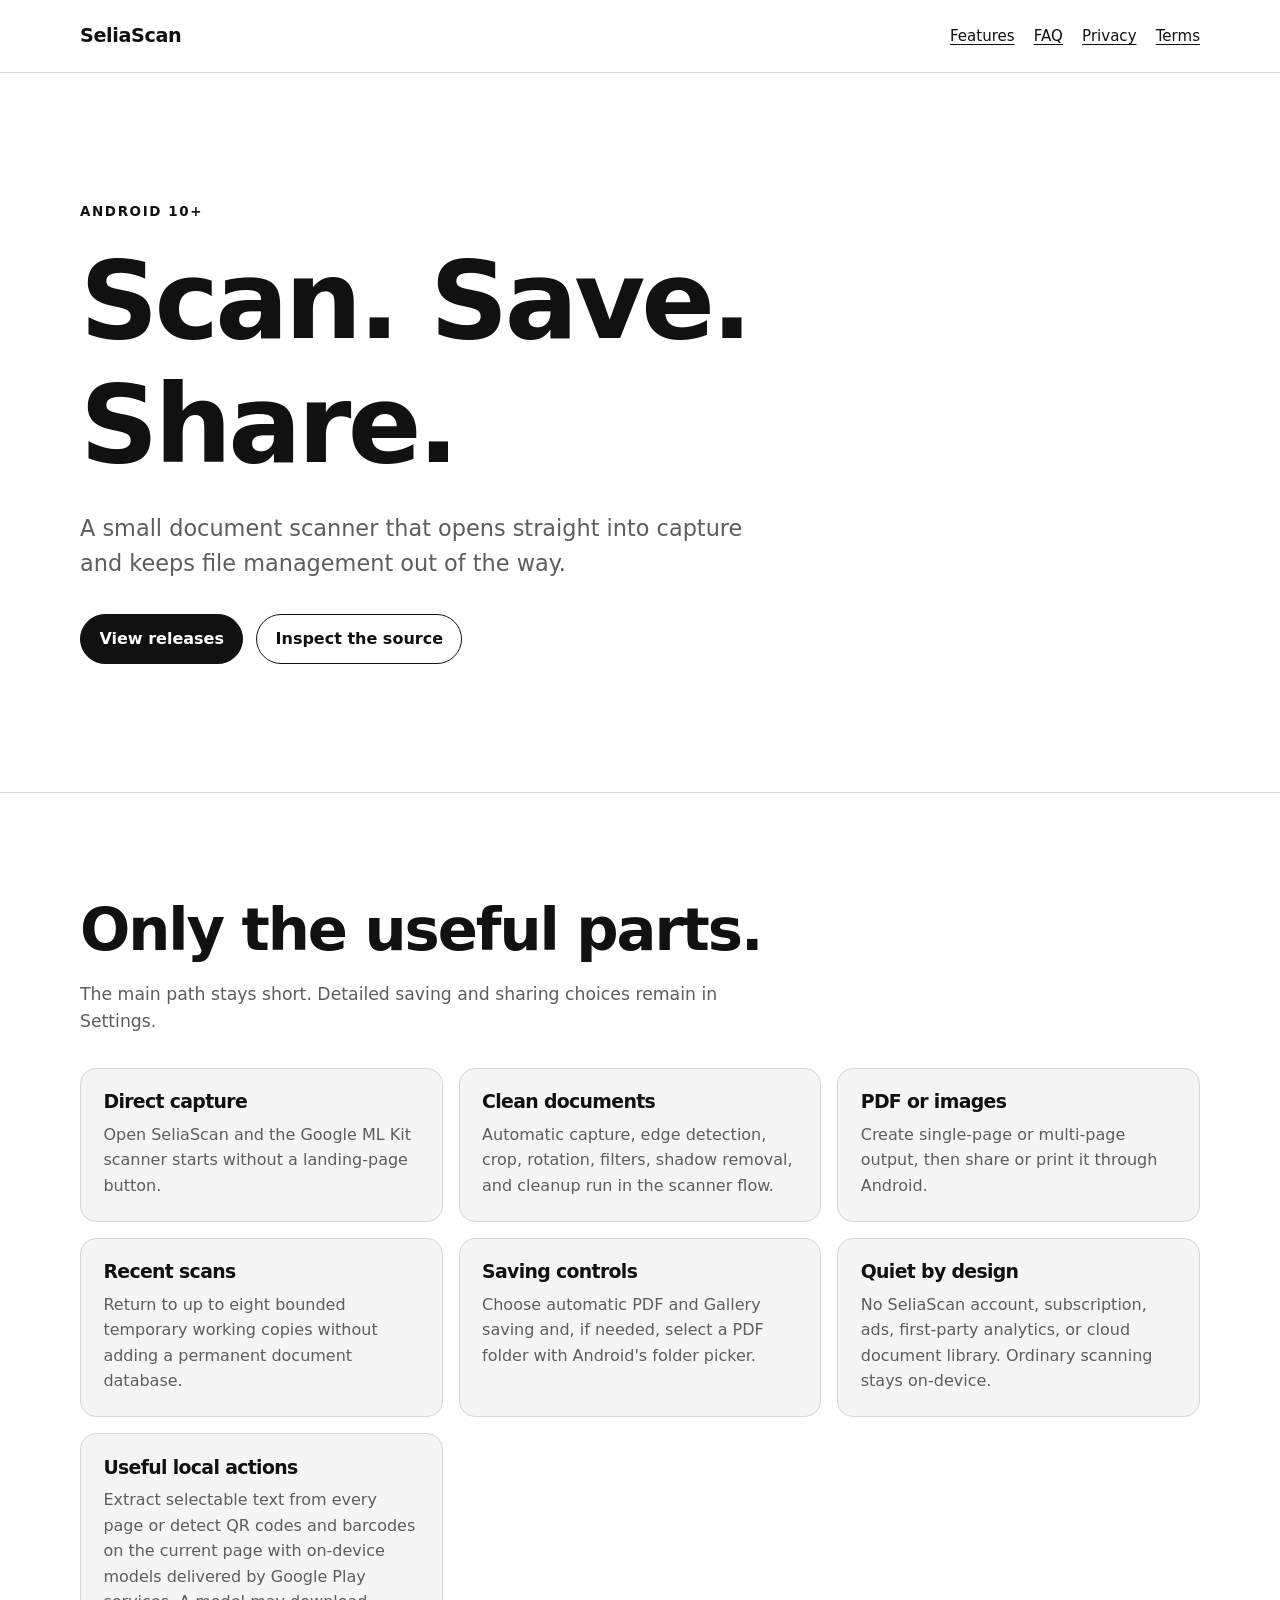
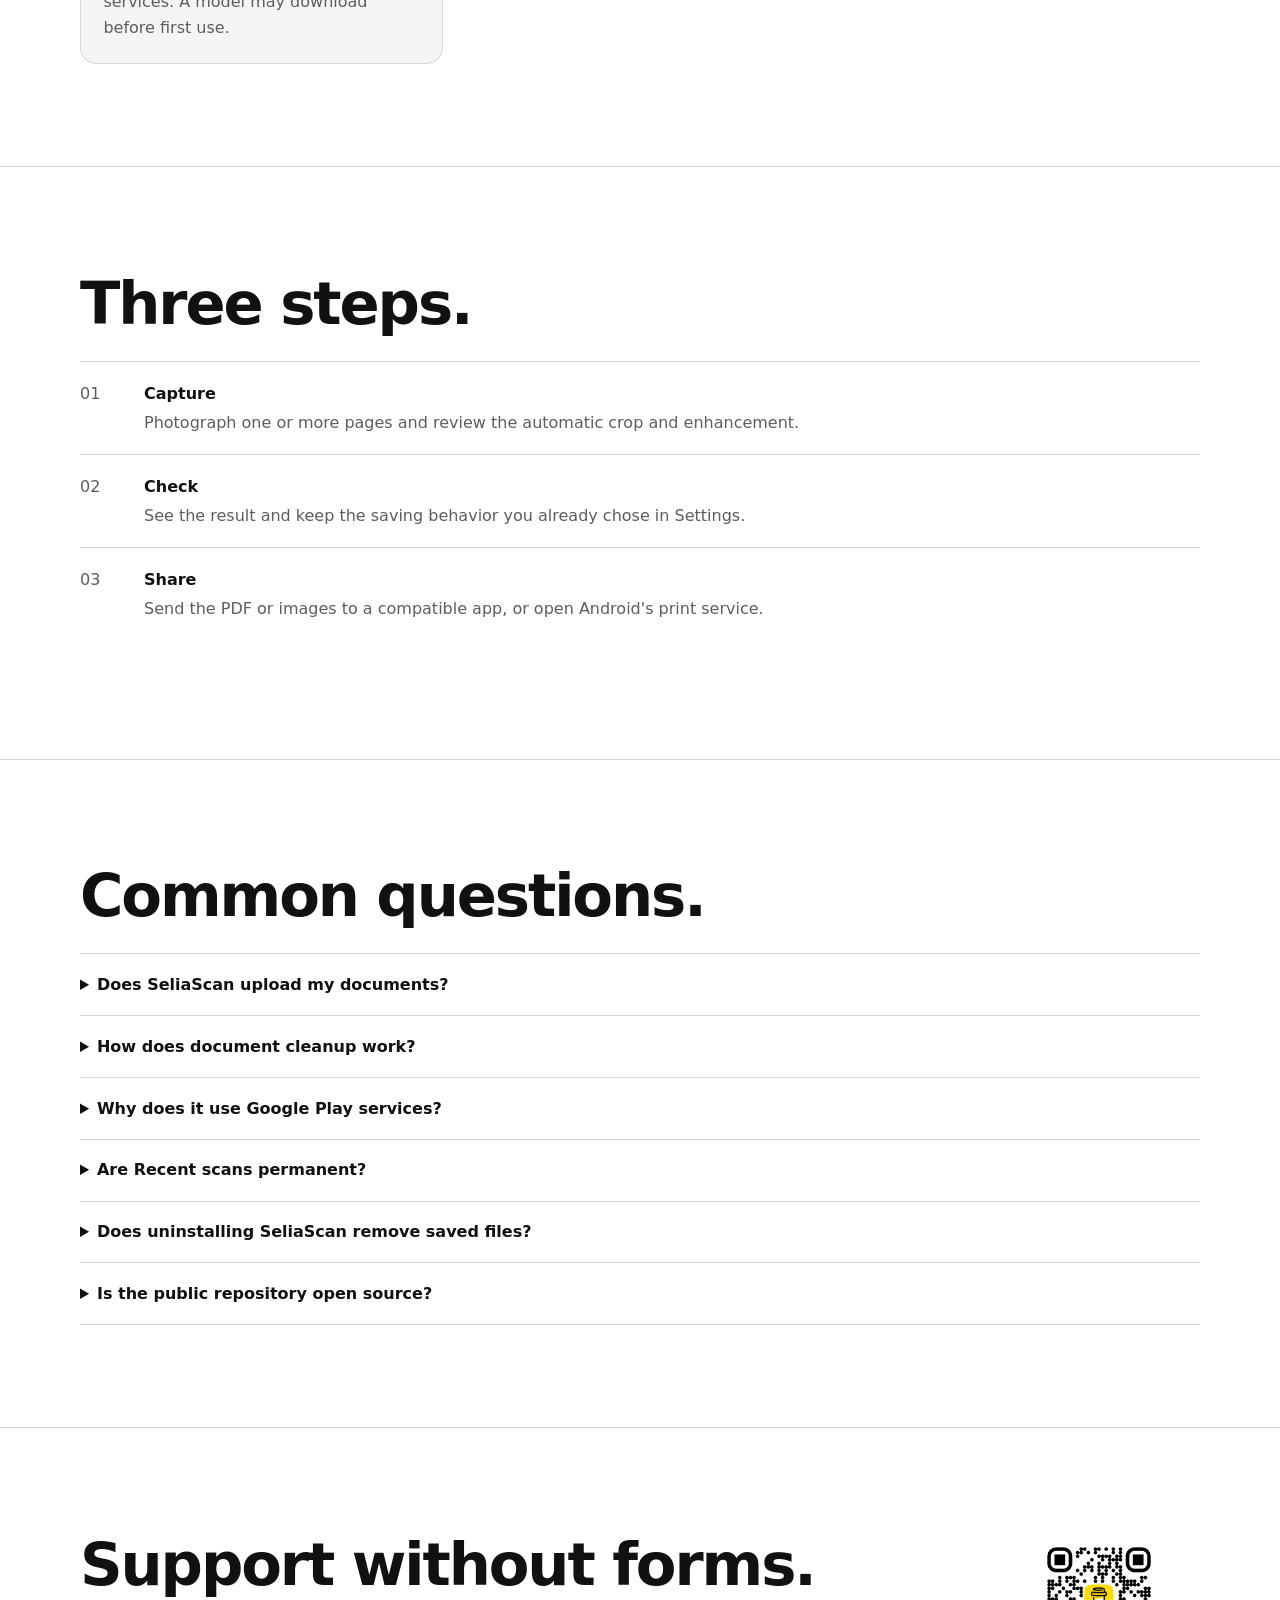
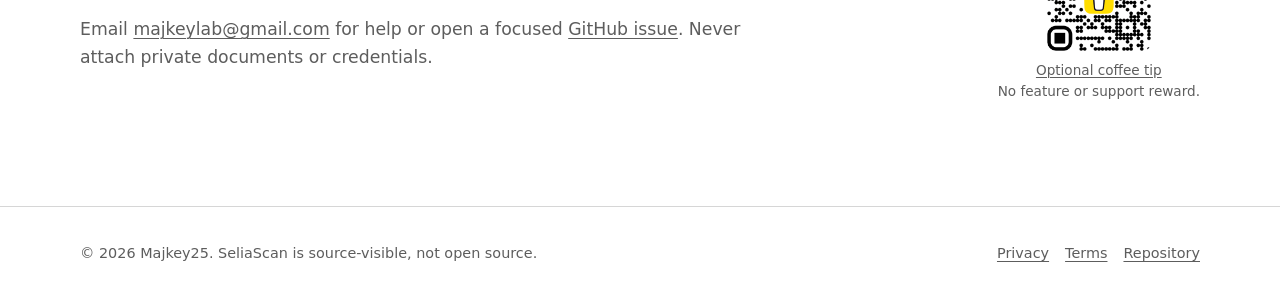
==== docs/index.html @ b8361801 "feat: rebrand app as SeliaScan" ====
<!doctype html>
<html lang="en">
<head>
  <meta charset="utf-8">
  <meta name="viewport" content="width=device-width, initial-scale=1">
  <meta name="description" content="SeliaScan is a simple Android document scanner for fast local PDF capture, saving, sharing, and printing.">
  <title>SeliaScan — scan, clean, send</title>
  <link rel="stylesheet" href="assets/site.css">
</head>
<body>
  <a class="skip-link" href="#main">Skip to content</a>
  <header class="site-header">
    <nav class="nav" aria-label="Primary navigation">
      <a class="brand" href="index.html" aria-current="page">SeliaScan</a>
      <div class="nav-links">
        <a href="#features">Features</a>
        <a href="#faq">FAQ</a>
        <a href="privacy.html">Privacy</a>
        <a href="terms.html">Terms</a>
      </div>
    </nav>
  </header>

  <main id="main">
    <section class="hero">
      <div class="container">
        <p class="eyebrow">Android 10+</p>
        <h1>Scan. Save. Share.</h1>
        <p class="hero-copy">A small document scanner that opens straight into capture and keeps file management out of the way.</p>
        <div class="actions">
          <a class="button" href="https://github.com/Majkey25/ScanIt/releases">View releases</a>
          <a class="button secondary" href="https://github.com/Majkey25/ScanIt">Inspect the source</a>
        </div>
      </div>
    </section>

    <section class="section" id="features">
      <div class="container">
        <h2>Only the useful parts.</h2>
        <p class="section-intro">The main path stays short. Detailed saving and sharing choices remain in Settings.</p>
        <div class="grid">
          <article class="card">
            <h3>Direct capture</h3>
            <p>Open SeliaScan and the Google ML Kit scanner starts without a landing-page button.</p>
          </article>
          <article class="card">
            <h3>Clean documents</h3>
            <p>Automatic capture, edge detection, crop, rotation, filters, shadow removal, and cleanup run in the scanner flow.</p>
          </article>
          <article class="card">
            <h3>PDF or images</h3>
            <p>Create single-page or multi-page output, then share or print it through Android.</p>
          </article>
          <article class="card">
            <h3>Recent scans</h3>
            <p>Return to up to eight bounded temporary working copies without adding a permanent document database.</p>
          </article>
          <article class="card">
            <h3>Saving controls</h3>
            <p>Choose automatic PDF and Gallery saving and, if needed, select a PDF folder with Android's folder picker.</p>
          </article>
          <article class="card">
            <h3>Quiet by design</h3>
            <p>No SeliaScan account, subscription, ads, first-party analytics, or cloud document library. Ordinary scanning stays on-device.</p>
          </article>
          <article class="card">
            <h3>Useful local actions</h3>
            <p>Extract selectable text from every page or detect QR codes and barcodes on the current page with on-device models delivered by Google Play services. A model may download before first use.</p>
          </article>
        </div>
      </div>
    </section>

    <section class="section">
      <div class="container">
        <h2>Three steps.</h2>
        <ol class="steps">
          <li>
            <div><strong>Capture</strong><p>Photograph one or more pages and review the automatic crop and enhancement.</p></div>
          </li>
          <li>
            <div><strong>Check</strong><p>See the result and keep the saving behavior you already chose in Settings.</p></div>
          </li>
          <li>
            <div><strong>Share</strong><p>Send the PDF or images to a compatible app, or open Android's print service.</p></div>
          </li>
        </ol>
      </div>
    </section>

    <section class="section" id="faq">
      <div class="container">
        <h2>Common questions.</h2>
        <details>
          <summary>Does SeliaScan upload my documents?</summary>
          <p>No. Scanning and document actions stay on-device, and nothing is sent to a maintainer-operated or generative-AI server. Details are in the <a href="privacy.html">Privacy Policy</a>.</p>
        </details>
        <details>
          <summary>How does document cleanup work?</summary>
          <p>Smart cleanup improves paper contrast and removes likely edge fingers. Manual cleanup replaces spots that you draw around with the surrounding paper color. Both run locally and create a child revision for review.</p>
        </details>
        <details>
          <summary>Why does it use Google Play services?</summary>
          <p>Google Play services supplies the document scanner UI, models, automatic capture, crop, and filters. The module may need to download or update before first use.</p>
        </details>
        <details>
          <summary>Are Recent scans permanent?</summary>
          <p>No. They are bounded temporary working copies and Android may clear them. Removing one from Recent removes that working copy. If SeliaScan can verify the exact saved outputs it created, the confirmation dialog can also delete the selected PDF, Gallery images, or both.</p>
        </details>
        <details>
          <summary>Does uninstalling SeliaScan remove saved files?</summary>
          <p>Uninstall clears SeliaScan's settings and private cache. It does not delete PDFs or images already saved in shared storage or a folder you selected.</p>
        </details>
        <details>
          <summary>Is the public repository open source?</summary>
          <p>No. Current code is source-visible under proprietary terms. Unmodified official binaries may be installed and used. Historical copies already released under MIT keep their original MIT grant.</p>
        </details>
      </div>
    </section>

    <section class="section" id="support">
      <div class="container support-row">
        <div>
          <h2>Support without forms.</h2>
          <p class="section-intro">Email <a href="mailto:majkeylab@gmail.com">majkeylab@gmail.com</a> for help or open a focused <a href="https://github.com/Majkey25/ScanIt/issues">GitHub issue</a>. Never attach private documents or credentials.</p>
        </div>
        <div class="tip">
          <a href="https://www.buymeacoffee.com/majkey"><img src="assets/bmc_qr.png" alt="QR code for the Majkey Buy Me a Coffee page" width="104" height="104"></a>
          <a href="https://www.buymeacoffee.com/majkey">Optional coffee tip</a><br>
          No feature or support reward.
        </div>
      </div>
    </section>
  </main>

  <footer class="site-footer">
    <div class="container footer-inner">
      <p>© 2026 Majkey25. SeliaScan is source-visible, not open source.</p>
      <div class="footer-links">
        <a href="privacy.html">Privacy</a>
        <a href="terms.html">Terms</a>
        <a href="https://github.com/Majkey25/ScanIt">Repository</a>
      </div>
    </div>
  </footer>
</body>
</html>
---- docs/assets/site.css ----
:root {
  color-scheme: light dark;
  --bg: #ffffff;
  --surface: #f5f5f5;
  --text: #111111;
  --muted: #5d5d5d;
  --line: #d6d6d6;
  --inverse: #ffffff;
  --inverse-bg: #111111;
  font-family: ui-sans-serif, system-ui, -apple-system, BlinkMacSystemFont, "Segoe UI", sans-serif;
  font-synthesis: none;
}

@media (prefers-color-scheme: dark) {
  :root {
    --bg: #0e0e0e;
    --surface: #181818;
    --text: #f4f4f4;
    --muted: #b5b5b5;
    --line: #3b3b3b;
    --inverse: #111111;
    --inverse-bg: #f4f4f4;
  }
}

* {
  box-sizing: border-box;
}

html {
  scroll-behavior: smooth;
}

body {
  margin: 0;
  background: var(--bg);
  color: var(--text);
  font-size: 1rem;
  line-height: 1.6;
}

a {
  color: inherit;
  text-decoration-thickness: 0.08em;
  text-underline-offset: 0.18em;
}

a:hover {
  text-decoration-thickness: 0.14em;
}

a:focus-visible,
summary:focus-visible {
  outline: 3px solid var(--text);
  outline-offset: 4px;
}

.skip-link {
  position: absolute;
  left: 1rem;
  top: -5rem;
  z-index: 10;
  padding: 0.7rem 1rem;
  background: var(--inverse-bg);
  color: var(--inverse);
}

.skip-link:focus {
  top: 1rem;
}

.site-header {
  border-bottom: 1px solid var(--line);
}

.nav,
.container {
  width: min(70rem, calc(100% - 2rem));
  margin-inline: auto;
}

.nav {
  min-height: 4.5rem;
  display: flex;
  align-items: center;
  justify-content: space-between;
  gap: 1.5rem;
}

.brand {
  font-size: 1.2rem;
  font-weight: 750;
  text-decoration: none;
  letter-spacing: -0.02em;
}

.nav-links {
  display: flex;
  flex-wrap: wrap;
  justify-content: flex-end;
  gap: 0.7rem 1.2rem;
  font-size: 0.94rem;
}

.nav-links a[aria-current="page"] {
  font-weight: 700;
  text-decoration-thickness: 0.14em;
}

main {
  min-height: 70vh;
}

.hero {
  padding-block: clamp(4.5rem, 10vw, 8rem);
  border-bottom: 1px solid var(--line);
}

.eyebrow {
  margin: 0 0 1rem;
  font-size: 0.84rem;
  font-weight: 750;
  letter-spacing: 0.12em;
  text-transform: uppercase;
}

h1,
h2,
h3 {
  line-height: 1.14;
  letter-spacing: -0.035em;
}

h1 {
  max-width: 12ch;
  margin: 0;
  font-size: clamp(3rem, 9vw, 6.8rem);
}

.hero-copy {
  max-width: 42rem;
  margin: 1.5rem 0 0;
  color: var(--muted);
  font-size: clamp(1.1rem, 2.1vw, 1.4rem);
}

.actions {
  display: flex;
  flex-wrap: wrap;
  gap: 0.8rem;
  margin-top: 2rem;
}

.button {
  display: inline-flex;
  min-height: 3rem;
  align-items: center;
  justify-content: center;
  padding: 0.7rem 1.15rem;
  border: 1px solid var(--text);
  border-radius: 999px;
  background: var(--inverse-bg);
  color: var(--inverse);
  font-weight: 700;
  text-decoration: none;
}

.button.secondary {
  background: transparent;
  color: var(--text);
}

.section {
  padding-block: clamp(3.5rem, 8vw, 6.5rem);
  border-bottom: 1px solid var(--line);
}

.section h2,
.policy h1 {
  max-width: 18ch;
  margin: 0 0 1.5rem;
  font-size: clamp(2rem, 5vw, 3.7rem);
}

.section-intro {
  max-width: 43rem;
  margin: -0.4rem 0 2rem;
  color: var(--muted);
  font-size: 1.08rem;
}

.grid {
  display: grid;
  grid-template-columns: repeat(3, minmax(0, 1fr));
  gap: 1rem;
}

.card {
  padding: 1.4rem;
  border: 1px solid var(--line);
  border-radius: 1rem;
  background: var(--surface);
}

.card h3 {
  margin: 0 0 0.55rem;
  font-size: 1.18rem;
}

.card p {
  margin: 0;
  color: var(--muted);
}

.steps {
  padding: 0;
  list-style: none;
  counter-reset: steps;
}

.steps li {
  counter-increment: steps;
  display: grid;
  grid-template-columns: 3rem 1fr;
  gap: 1rem;
  padding-block: 1.15rem;
  border-top: 1px solid var(--line);
}

.steps li::before {
  content: "0" counter(steps);
  color: var(--muted);
  font-variant-numeric: tabular-nums;
}

.steps strong {
  display: block;
  margin-bottom: 0.25rem;
}

.steps p {
  margin: 0;
  color: var(--muted);
}

details {
  border-top: 1px solid var(--line);
}

details:last-child {
  border-bottom: 1px solid var(--line);
}

summary {
  cursor: pointer;
  padding: 1.1rem 0;
  font-weight: 700;
}

details p {
  max-width: 48rem;
  margin: 0 0 1.3rem;
  color: var(--muted);
}

.support-row {
  display: grid;
  grid-template-columns: 1fr auto;
  gap: 2rem;
  align-items: end;
}

.tip {
  text-align: center;
  color: var(--muted);
  font-size: 0.85rem;
}

.tip img {
  display: block;
  width: 104px;
  height: 104px;
  margin: 0 auto 0.55rem;
  border-radius: 0.55rem;
}

.policy {
  width: min(48rem, calc(100% - 2rem));
  margin-inline: auto;
  padding-block: clamp(3.5rem, 8vw, 6rem);
}

.policy .updated {
  margin: -0.8rem 0 3rem;
  color: var(--muted);
}

.policy h2 {
  margin: 2.5rem 0 0.65rem;
  font-size: 1.45rem;
}

.policy h3 {
  margin: 1.7rem 0 0.5rem;
  font-size: 1.08rem;
}

.policy p,
.policy li {
  color: var(--muted);
}

.policy strong {
  color: var(--text);
}

.notice {
  padding: 1rem 1.2rem;
  border-left: 4px solid var(--text);
  background: var(--surface);
}

.site-footer {
  padding-block: 2.2rem;
}

.footer-inner {
  display: flex;
  flex-wrap: wrap;
  justify-content: space-between;
  gap: 1rem;
  color: var(--muted);
  font-size: 0.9rem;
}

.footer-inner p {
  margin: 0;
}

.footer-links {
  display: flex;
  flex-wrap: wrap;
  gap: 1rem;
}

@media (max-width: 760px) {
  .nav {
    align-items: flex-start;
    flex-direction: column;
    padding-block: 1rem;
  }

  .nav-links {
    justify-content: flex-start;
  }

  .grid {
    grid-template-columns: 1fr;
  }

  .support-row {
    grid-template-columns: 1fr;
    align-items: start;
  }

  .tip {
    width: max-content;
    max-width: 100%;
    text-align: left;
  }

  .tip img {
    margin-left: 0;
  }
}

@media (prefers-reduced-motion: reduce) {
  html {
    scroll-behavior: auto;
  }
}
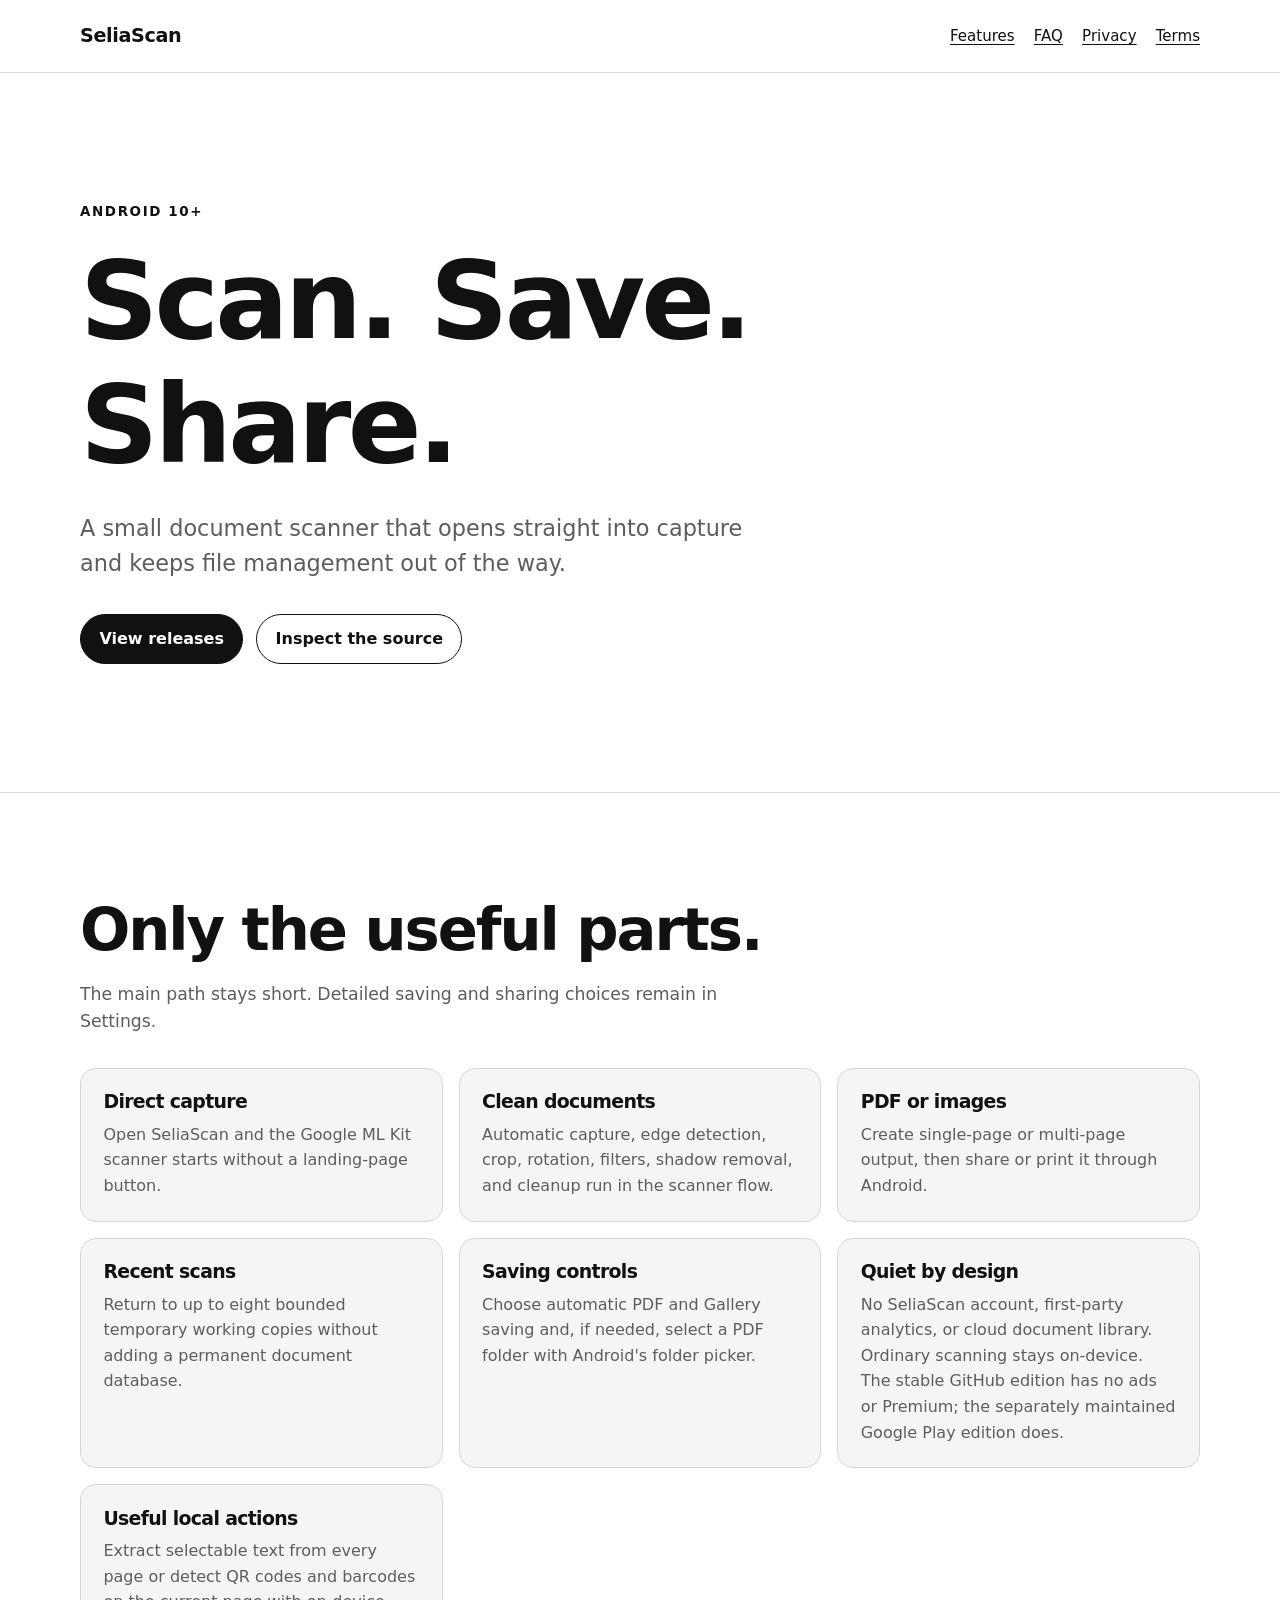
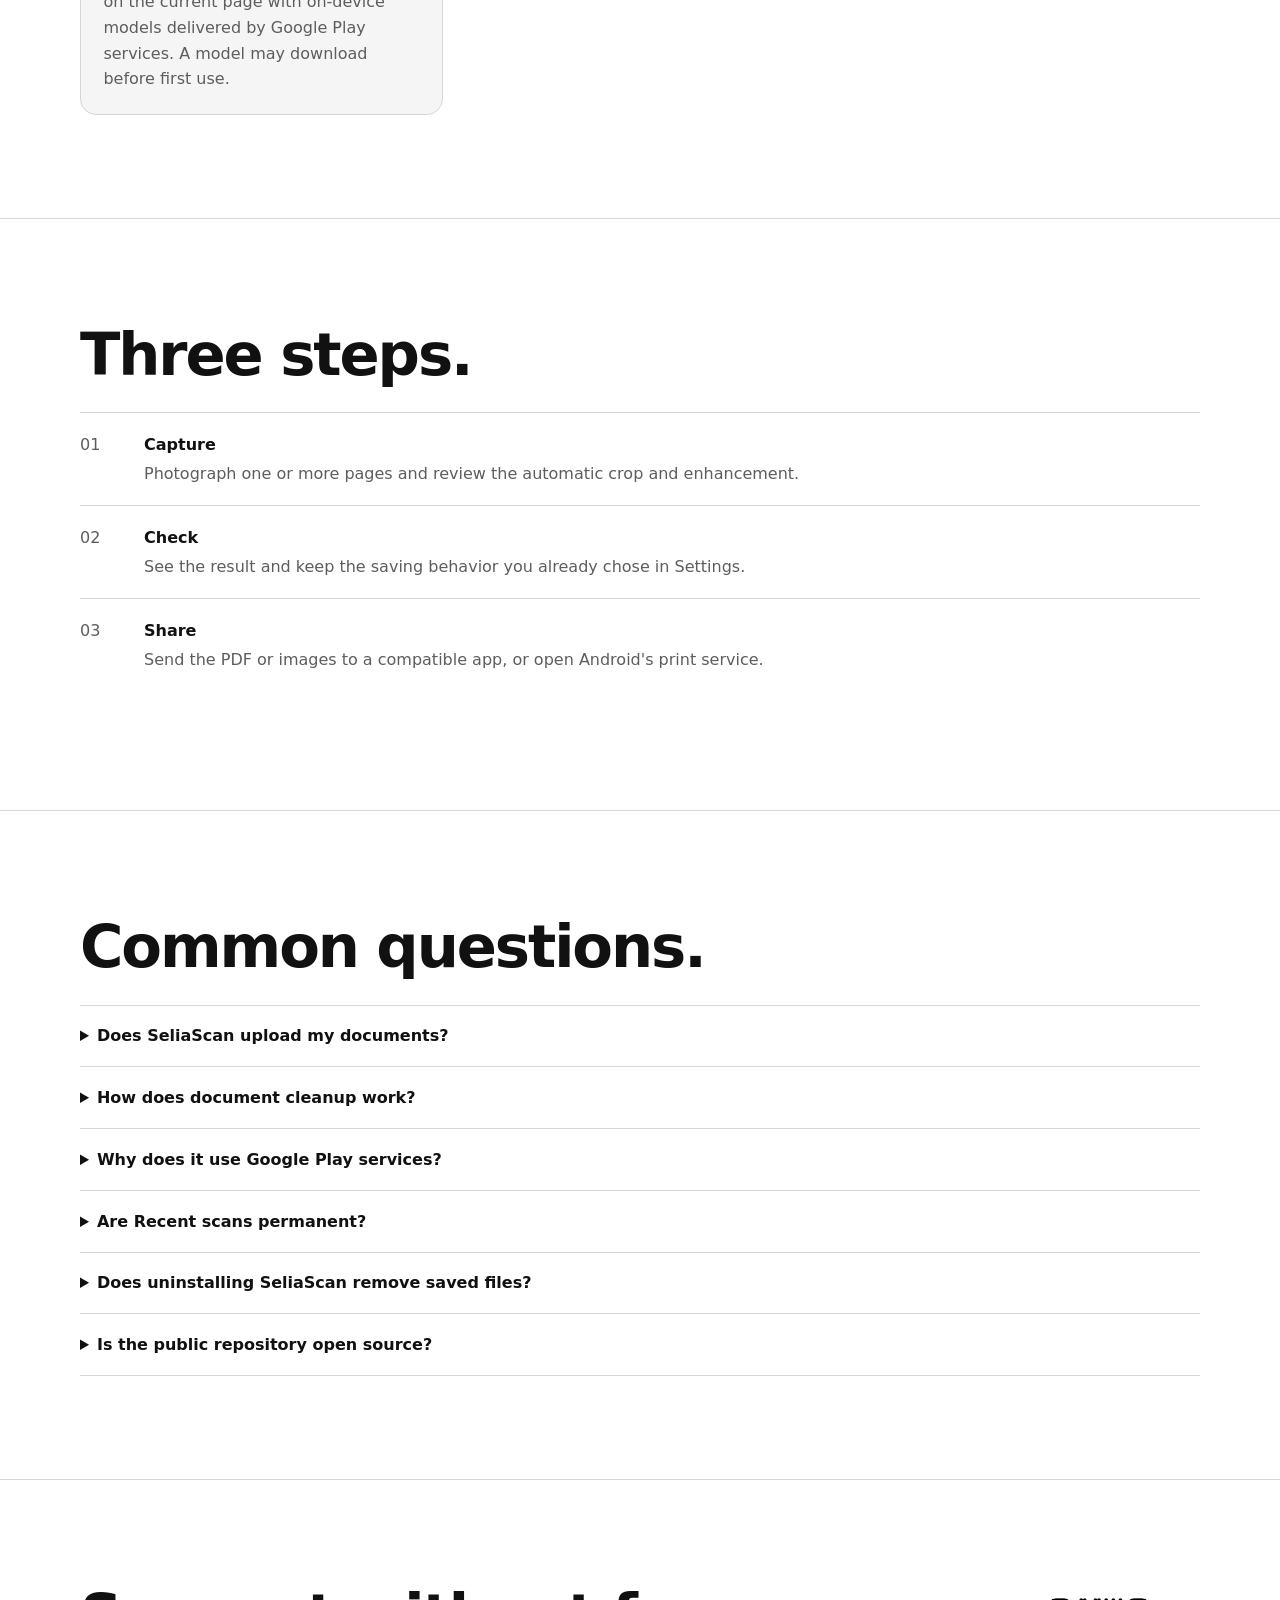
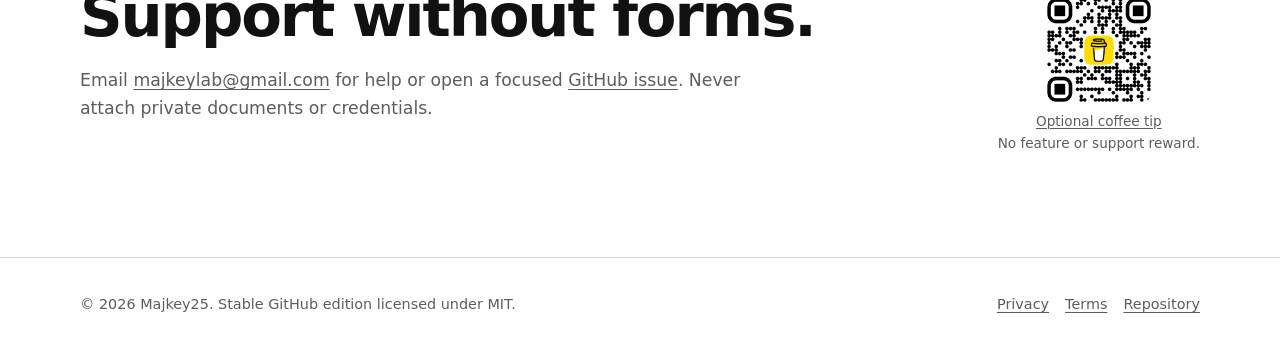
==== commit 0a74bf20: "fix(release): harden SeliaScan 1.8.0 Preserve scanner results and output authority across failure pa" ====
--- a/docs/index.html
+++ b/docs/index.html
@@ -61,7 +61,7 @@
           </article>
           <article class="card">
             <h3>Quiet by design</h3>
-            <p>No SeliaScan account, subscription, ads, first-party analytics, or cloud document library. Ordinary scanning stays on-device.</p>
+            <p>No SeliaScan account, first-party analytics, or cloud document library. Ordinary scanning stays on-device. The stable GitHub edition has no ads or Premium; the separately maintained Google Play edition does.</p>
           </article>
           <article class="card">
             <h3>Useful local actions</h3>
@@ -113,7 +113,7 @@
         </details>
         <details>
           <summary>Is the public repository open source?</summary>
-          <p>No. Current code is source-visible under proprietary terms. Unmodified official binaries may be installed and used. Historical copies already released under MIT keep their original MIT grant.</p>
+          <p>Yes. The stable GitHub source and binary are licensed under the MIT License. The separately maintained Google Play edition may include advertising, Billing, and Premium features.</p>
         </details>
       </div>
     </section>
@@ -135,7 +135,7 @@
 
   <footer class="site-footer">
     <div class="container footer-inner">
-      <p>© 2026 Majkey25. SeliaScan is source-visible, not open source.</p>
+      <p>© 2026 Majkey25. Stable GitHub edition licensed under MIT.</p>
       <div class="footer-links">
         <a href="privacy.html">Privacy</a>
         <a href="terms.html">Terms</a>
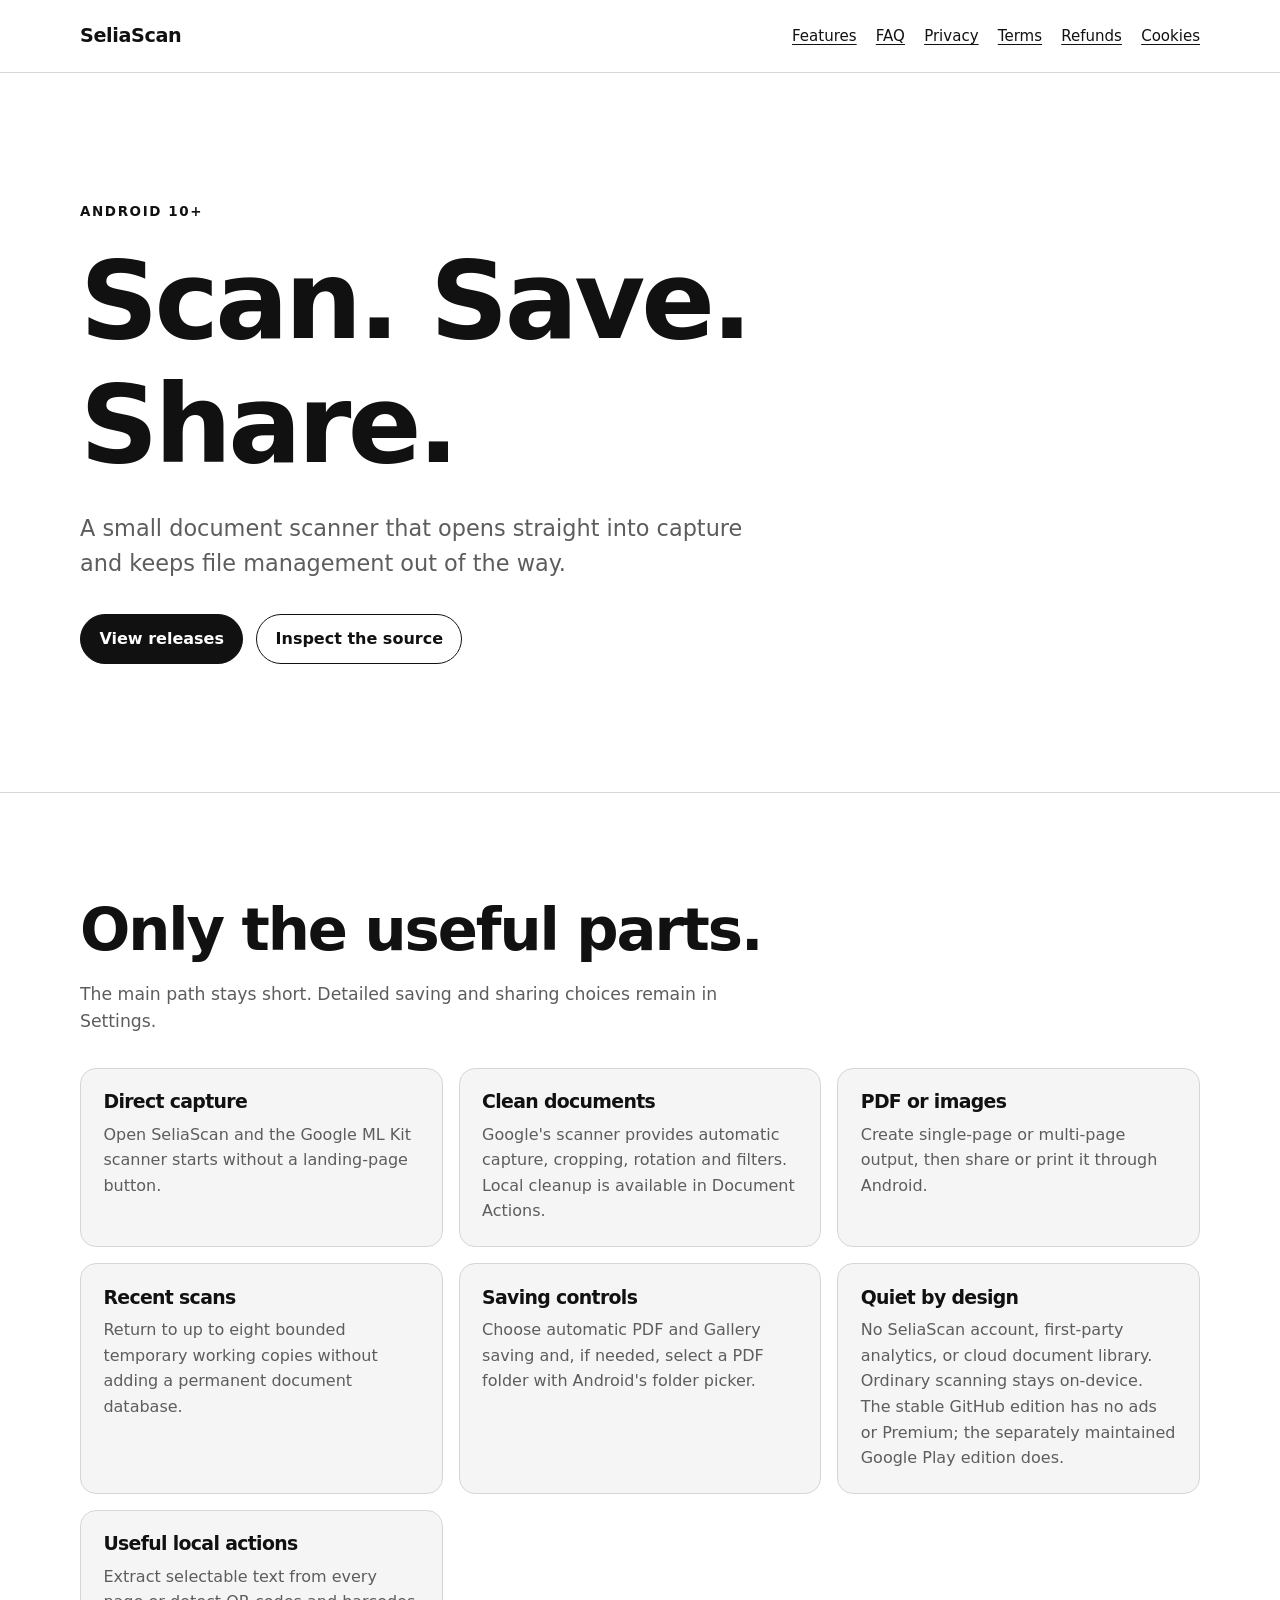
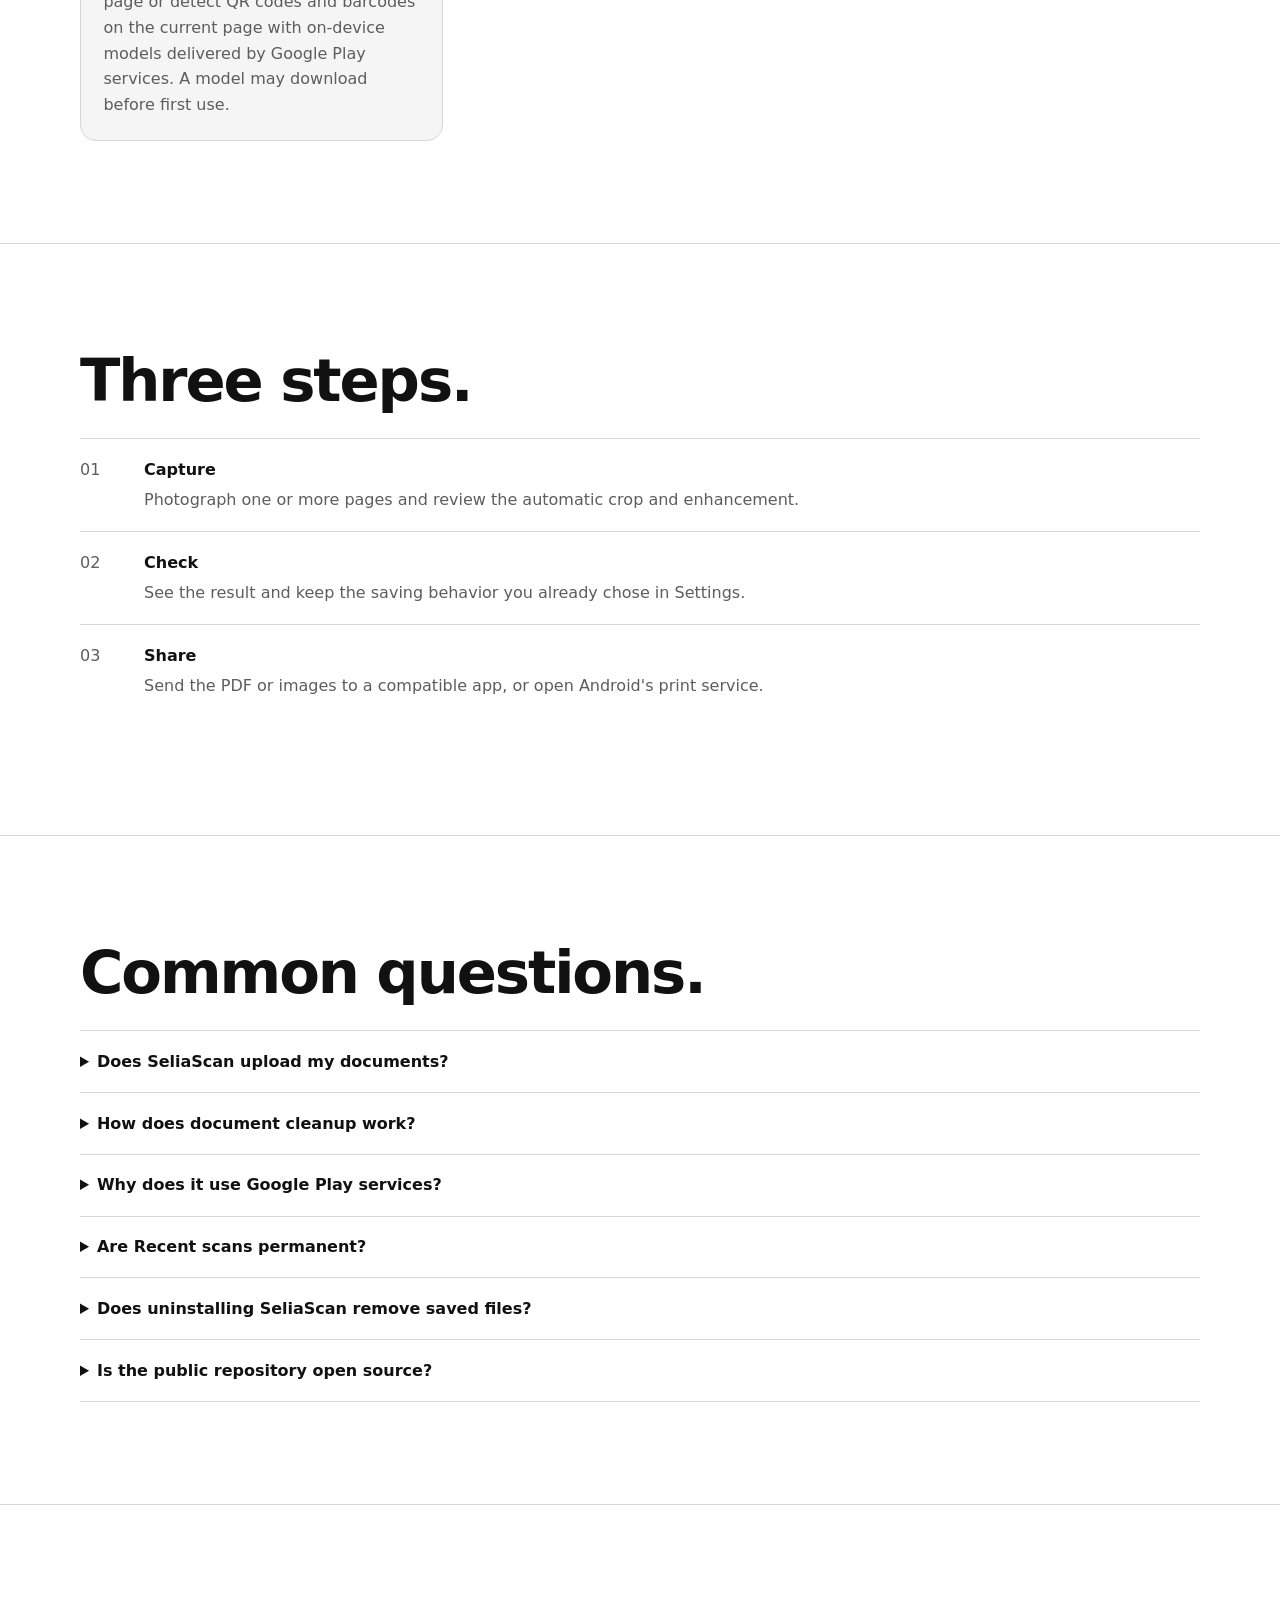
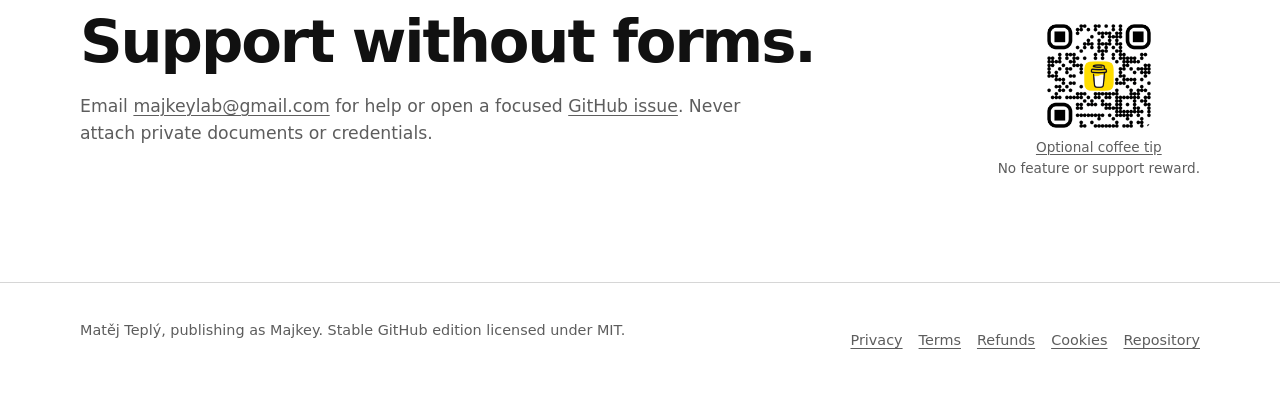
==== commit ece8bd22: "docs: publish legal policies for v1.8.2" ====
--- a/docs/index.html
+++ b/docs/index.html
@@ -17,11 +17,13 @@
         <a href="#faq">FAQ</a>
         <a href="privacy.html">Privacy</a>
         <a href="terms.html">Terms</a>
+        <a href="refunds.html">Refunds</a>
+        <a href="cookies.html">Cookies</a>
       </div>
     </nav>
   </header>
 
-  <main id="main">
+  <main id="main" tabindex="-1">
     <section class="hero">
       <div class="container">
         <p class="eyebrow">Android 10+</p>
@@ -45,7 +47,7 @@
           </article>
           <article class="card">
             <h3>Clean documents</h3>
-            <p>Automatic capture, edge detection, crop, rotation, filters, shadow removal, and cleanup run in the scanner flow.</p>
+            <p>Google's scanner provides automatic capture, cropping, rotation and filters. Local cleanup is available in Document Actions.</p>
           </article>
           <article class="card">
             <h3>PDF or images</h3>
@@ -93,11 +95,11 @@
         <h2>Common questions.</h2>
         <details>
           <summary>Does SeliaScan upload my documents?</summary>
-          <p>No. Scanning and document actions stay on-device, and nothing is sent to a maintainer-operated or generative-AI server. Details are in the <a href="privacy.html">Privacy Policy</a>.</p>
+          <p>SeliaScan has no document-upload server. Scanning, OCR and cleanup are local. A sharing app or cloud-backed Gallery or folder can upload saved copies. Optional playback passes text to your Android speech engine, which may use the internet after you confirm. See the <a href="privacy.html">privacy policy</a>.</p>
         </details>
         <details>
           <summary>How does document cleanup work?</summary>
-          <p>Smart cleanup improves paper contrast and removes likely edge fingers. Manual cleanup replaces spots that you draw around with the surrounding paper color. Both run locally and create a child revision for review.</p>
+          <p>Smart cleanup adjusts paper contrast and attempts to remove likely marks near blank paper edges. Manual cleanup replaces spots that you draw around with the surrounding paper color. Both run locally and create a child revision. Keep originals and review the result.</p>
         </details>
         <details>
           <summary>Why does it use Google Play services?</summary>
@@ -135,10 +137,12 @@
 
   <footer class="site-footer">
     <div class="container footer-inner">
-      <p>© 2026 Majkey25. Stable GitHub edition licensed under MIT.</p>
+      <p>Matěj Teplý, publishing as Majkey. Stable GitHub edition licensed under MIT.</p>
       <div class="footer-links">
         <a href="privacy.html">Privacy</a>
         <a href="terms.html">Terms</a>
+        <a href="refunds.html">Refunds</a>
+        <a href="cookies.html">Cookies</a>
         <a href="https://github.com/Majkey25/ScanIt">Repository</a>
       </div>
     </div>
--- a/docs/assets/site.css
+++ b/docs/assets/site.css
@@ -105,6 +105,13 @@
 .nav-links a[aria-current="page"] {
   font-weight: 700;
   text-decoration-thickness: 0.14em;
+}
+
+.nav-links a,
+.footer-links a {
+  display: inline-flex;
+  align-items: center;
+  min-height: 44px;
 }
 
 main {
@@ -285,6 +292,7 @@
 }
 
 .policy {
+  overflow-wrap: anywhere;
   width: min(48rem, calc(100% - 2rem));
   margin-inline: auto;
   padding-block: clamp(3.5rem, 8vw, 6rem);
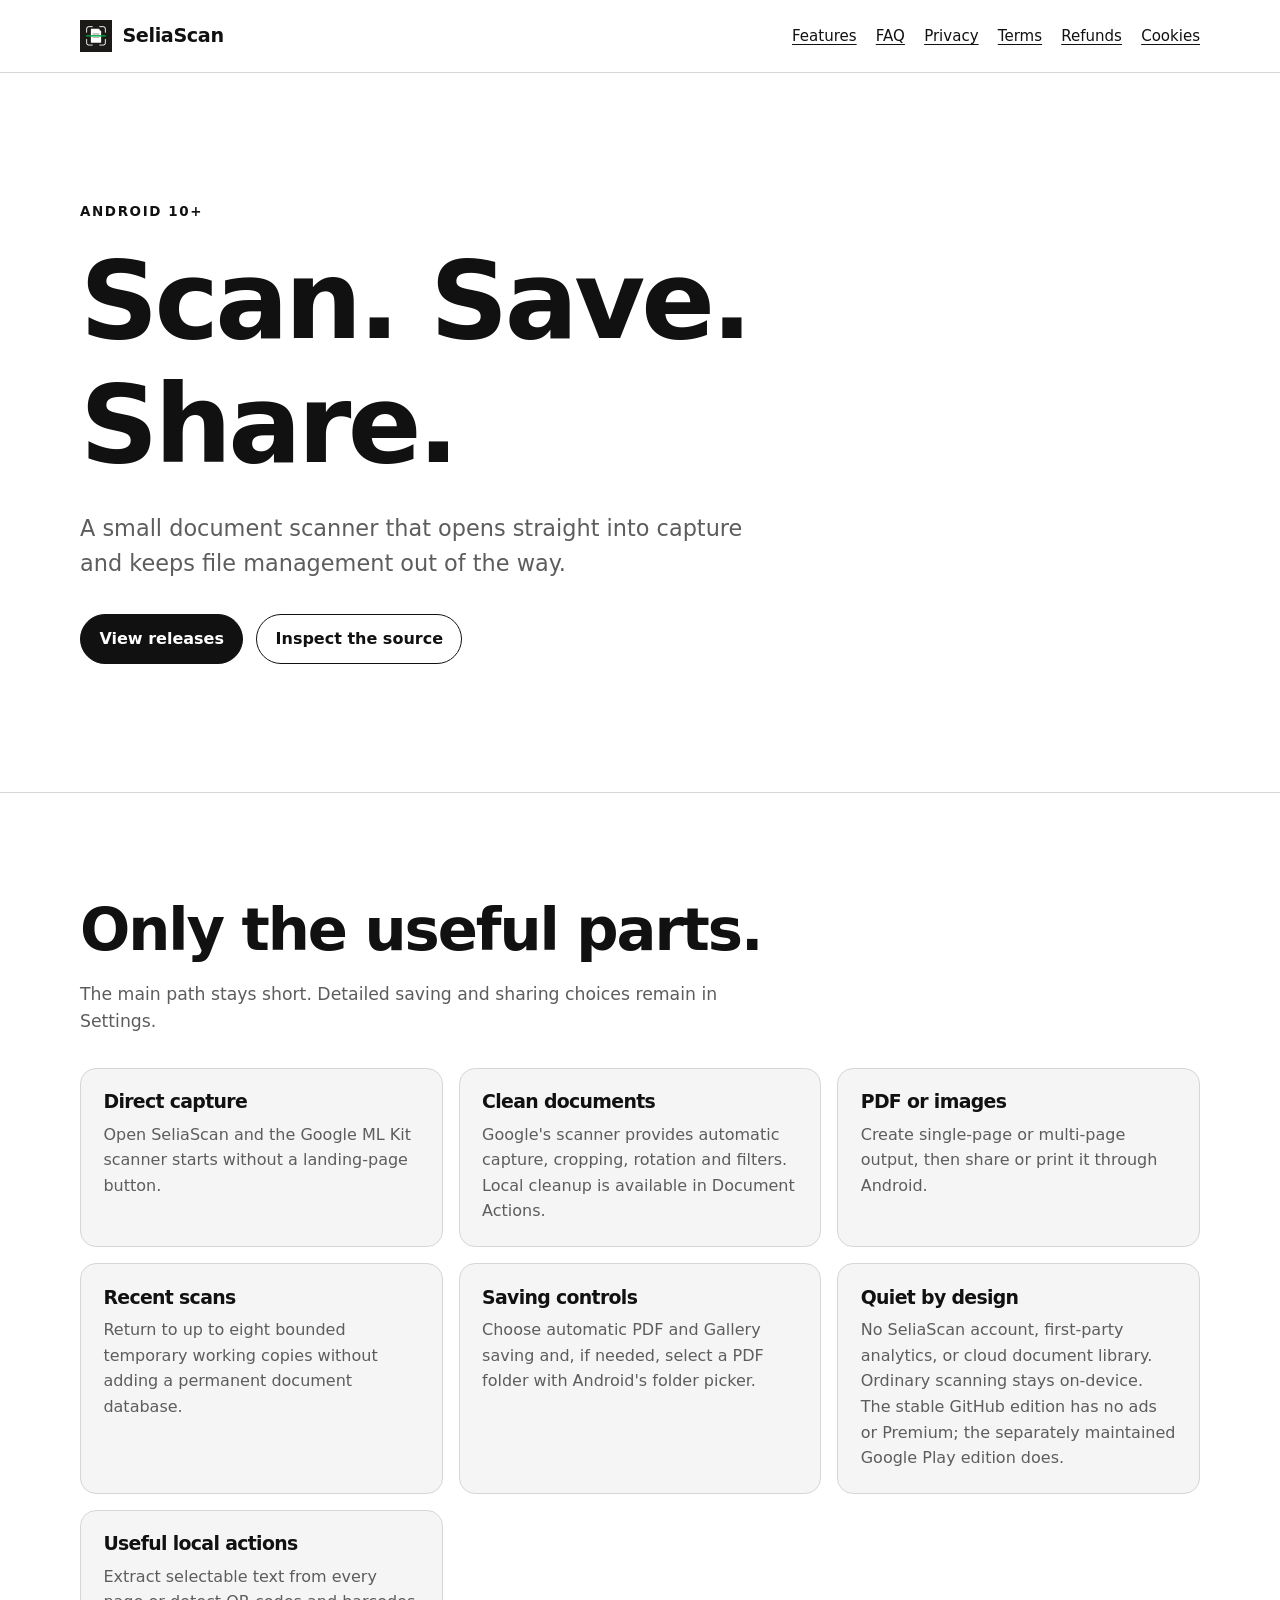
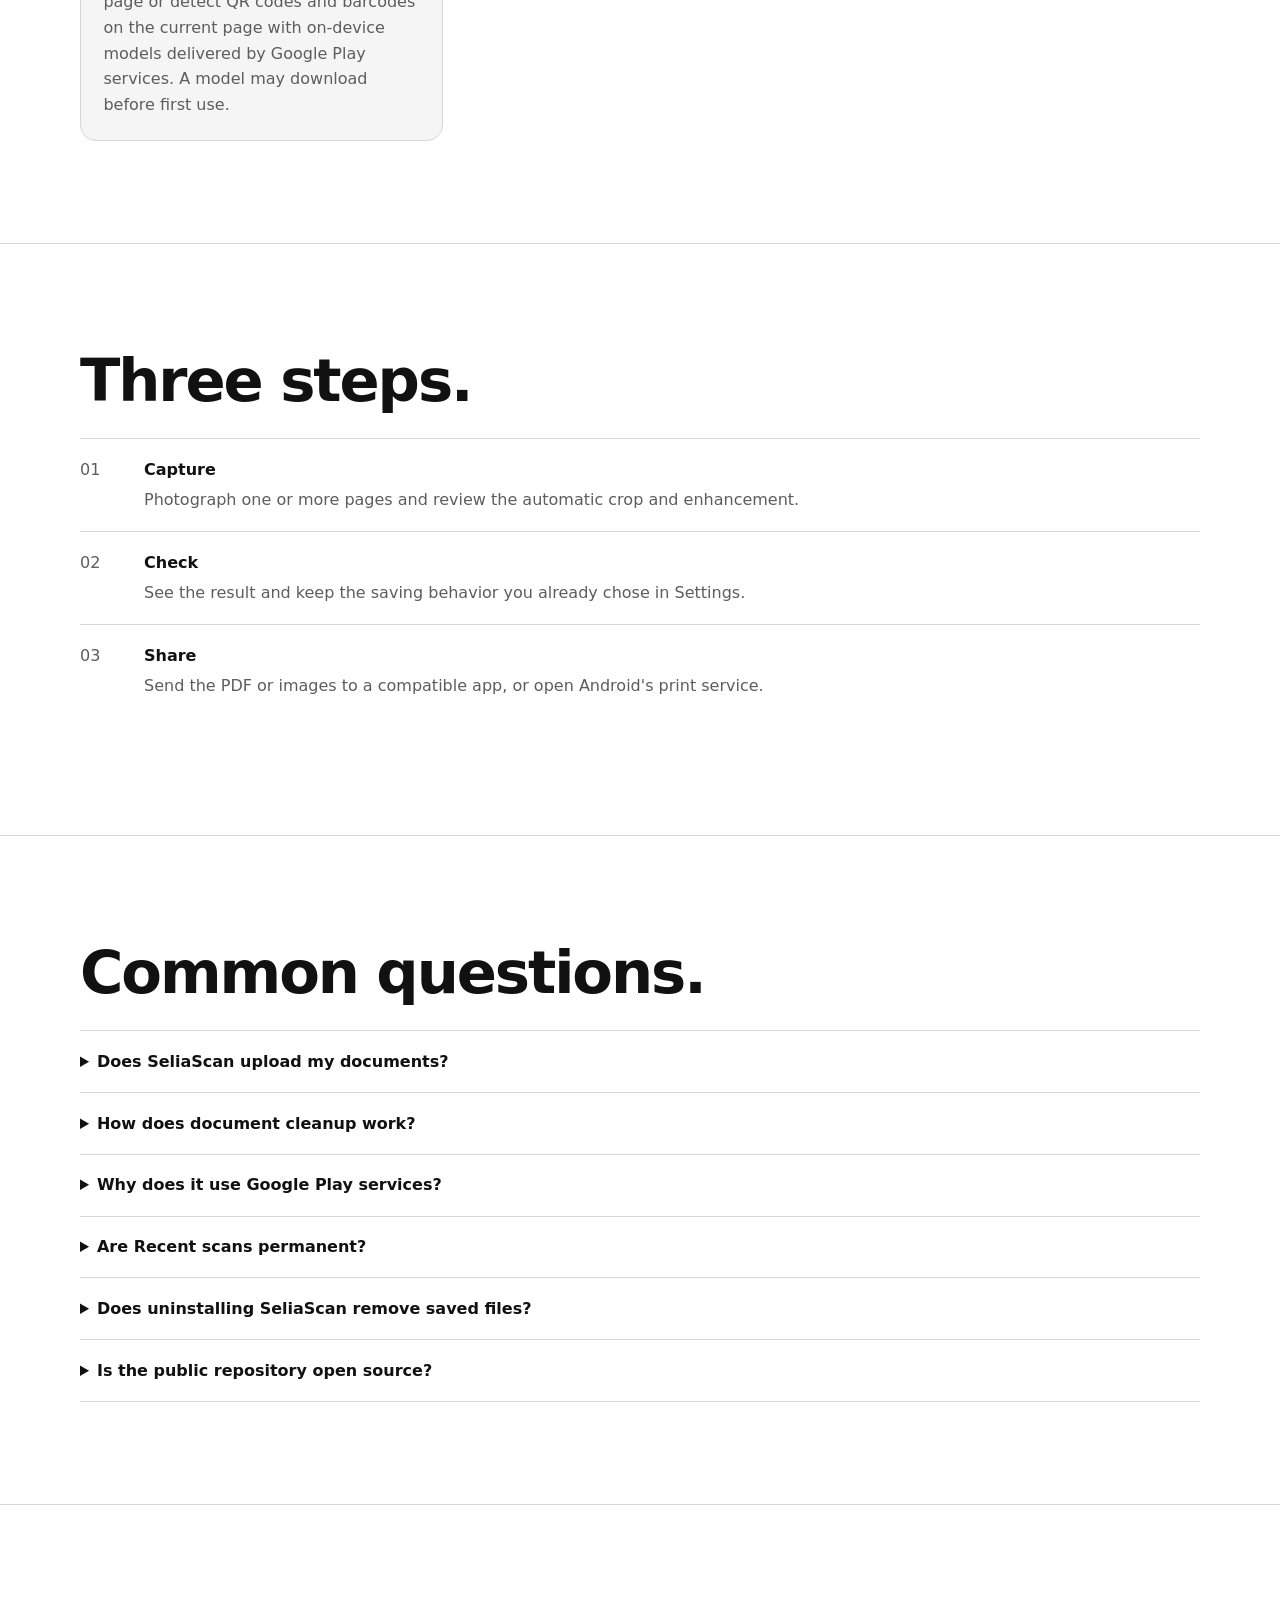
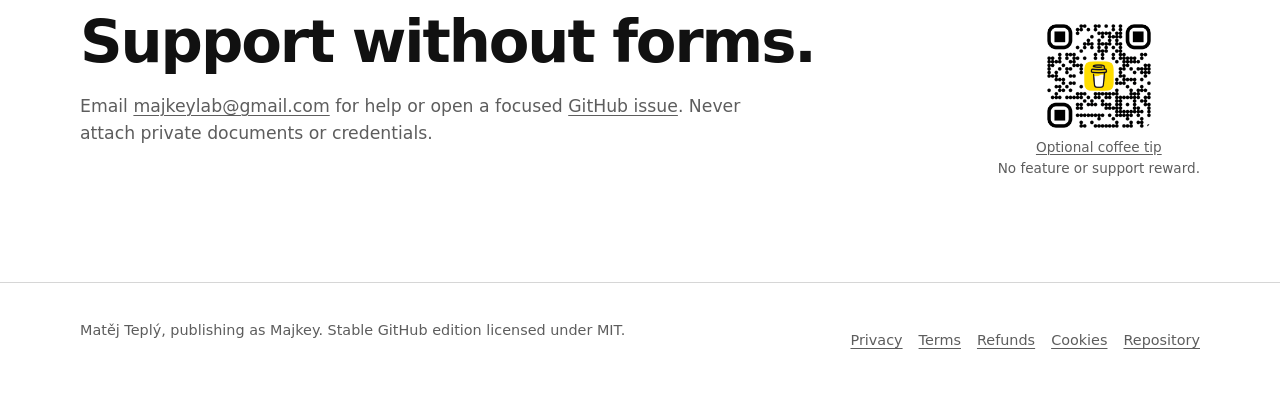
==== commit 973053a3: "feat: update adaptive app icon for v1.8.3" ====
--- a/docs/index.html
+++ b/docs/index.html
@@ -5,13 +5,14 @@
   <meta name="viewport" content="width=device-width, initial-scale=1">
   <meta name="description" content="SeliaScan is a simple Android document scanner for fast local PDF capture, saving, sharing, and printing.">
   <title>SeliaScan — scan, clean, send</title>
+  <link rel="icon" type="image/png" href="play-store/assets/icon.png">
   <link rel="stylesheet" href="assets/site.css">
 </head>
 <body>
   <a class="skip-link" href="#main">Skip to content</a>
   <header class="site-header">
     <nav class="nav" aria-label="Primary navigation">
-      <a class="brand" href="index.html" aria-current="page">SeliaScan</a>
+      <a class="brand" href="index.html" aria-current="page"><img src="play-store/assets/icon.png" width="32" height="32" alt="">SeliaScan</a>
       <div class="nav-links">
         <a href="#features">Features</a>
         <a href="#faq">FAQ</a>
--- a/docs/assets/site.css
+++ b/docs/assets/site.css
@@ -88,6 +88,9 @@
 }
 
 .brand {
+  display: inline-flex;
+  align-items: center;
+  gap: 0.65rem;
   font-size: 1.2rem;
   font-weight: 750;
   text-decoration: none;
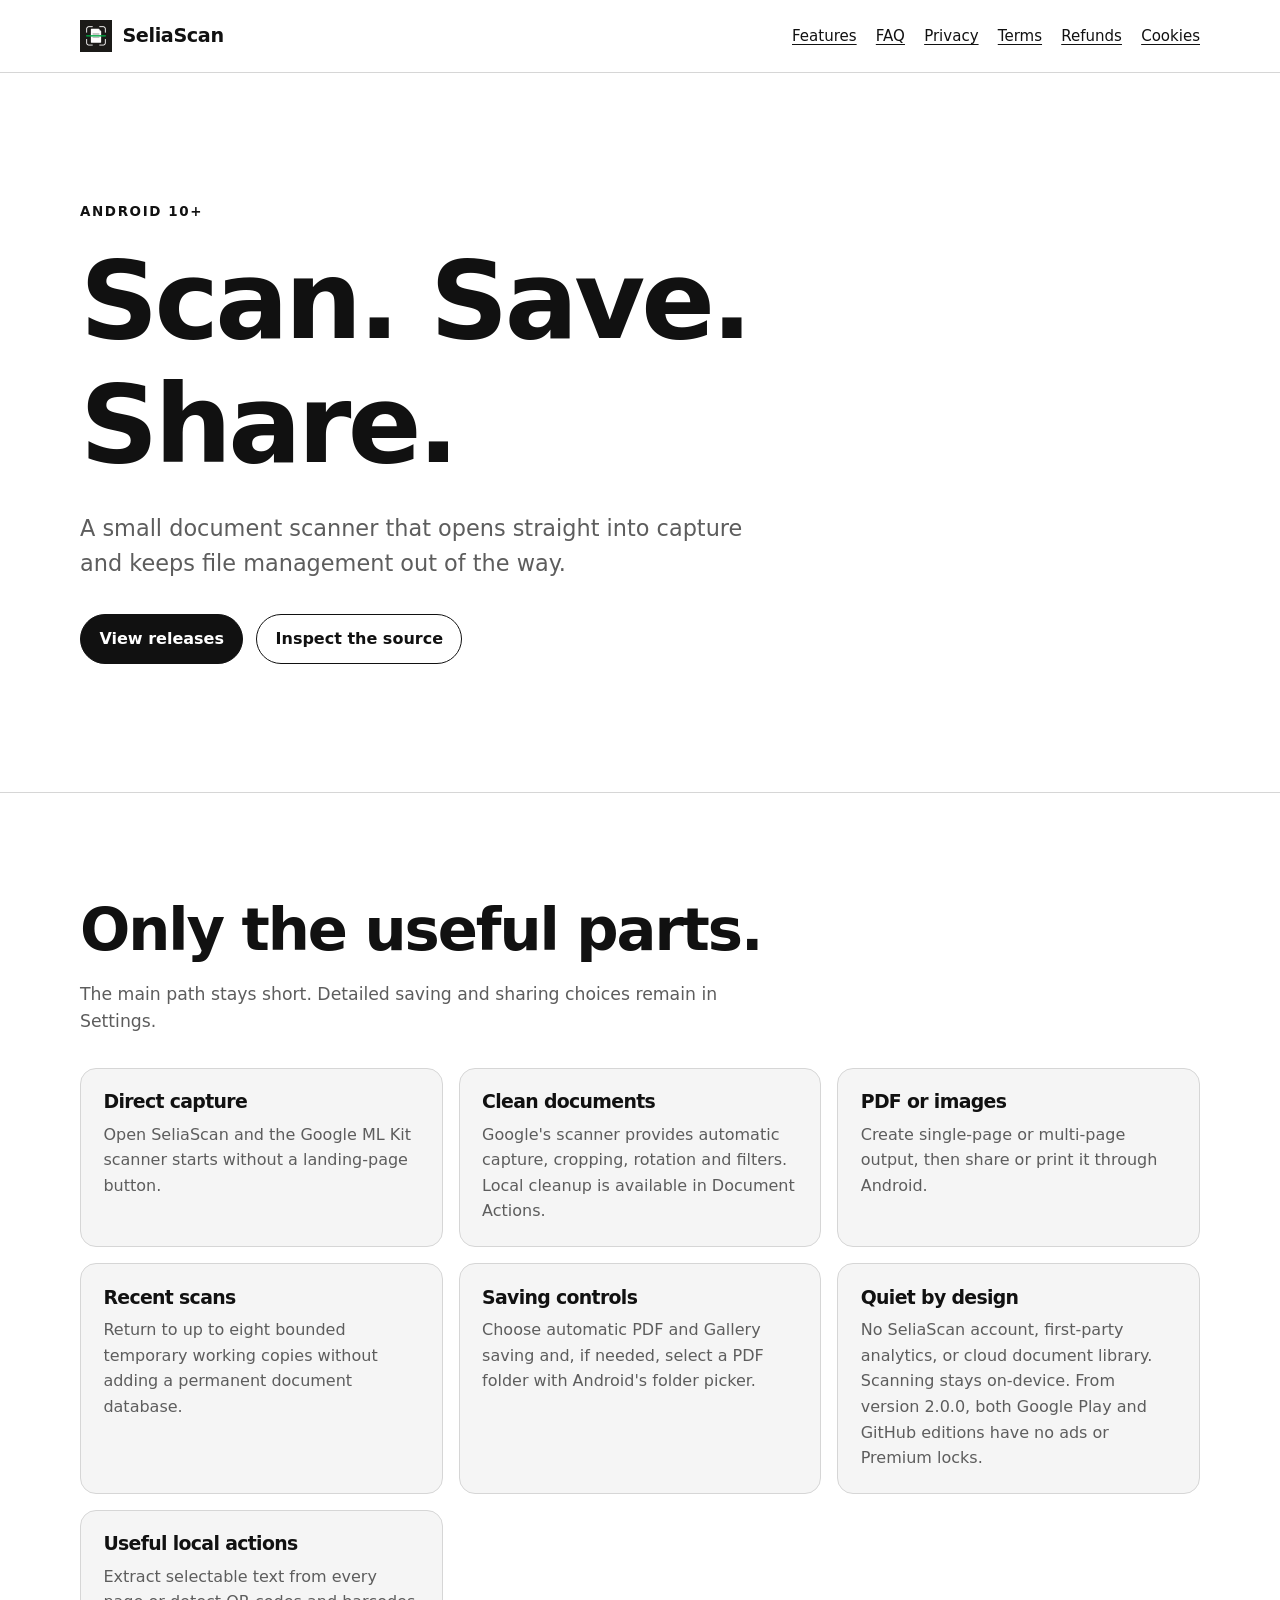
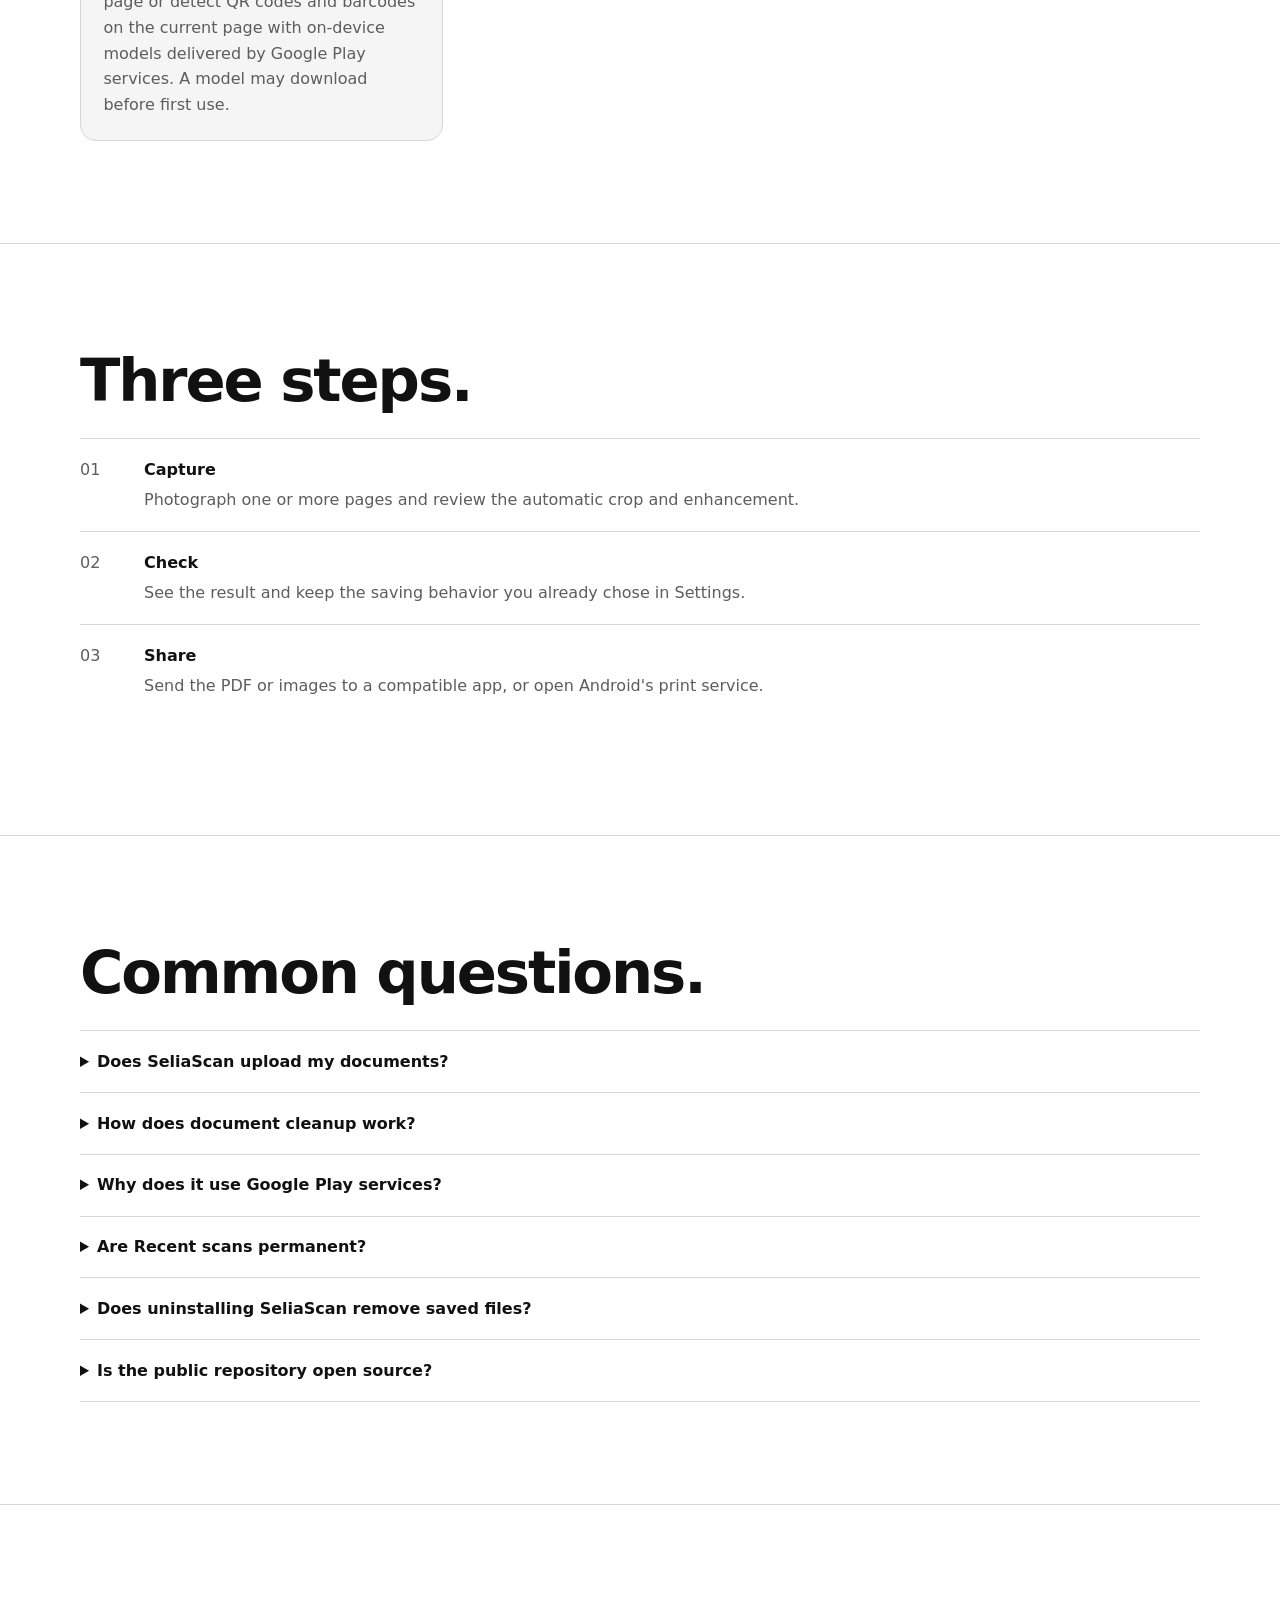
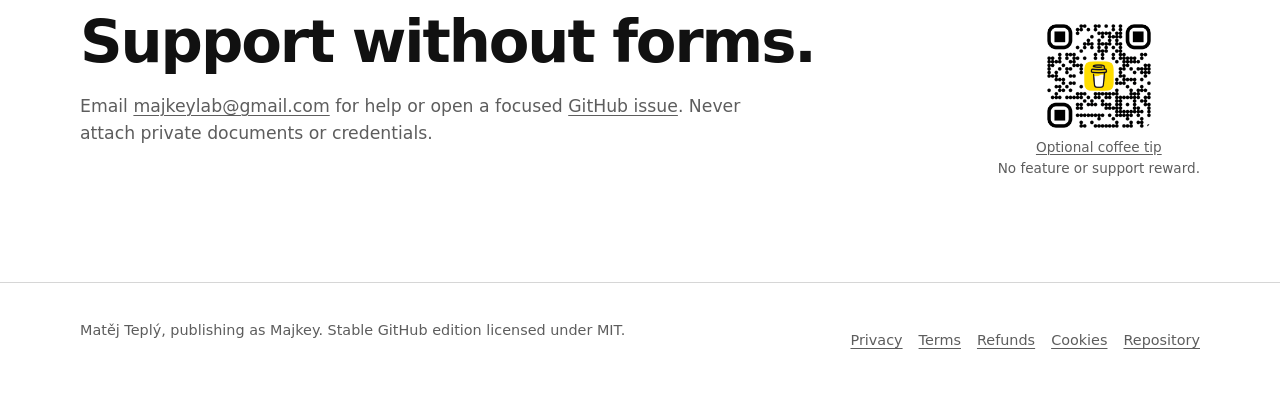
==== commit 43109f7b: "feat: unlock both editions and improve signature tools" ====
--- a/docs/index.html
+++ b/docs/index.html
@@ -64,7 +64,7 @@
           </article>
           <article class="card">
             <h3>Quiet by design</h3>
-            <p>No SeliaScan account, first-party analytics, or cloud document library. Ordinary scanning stays on-device. The stable GitHub edition has no ads or Premium; the separately maintained Google Play edition does.</p>
+            <p>No SeliaScan account, first-party analytics, or cloud document library. Scanning stays on-device. From version 2.0.0, both Google Play and GitHub editions have no ads or Premium locks.</p>
           </article>
           <article class="card">
             <h3>Useful local actions</h3>
@@ -116,7 +116,7 @@
         </details>
         <details>
           <summary>Is the public repository open source?</summary>
-          <p>Yes. The stable GitHub source and binary are licensed under the MIT License. The separately maintained Google Play edition may include advertising, Billing, and Premium features.</p>
+          <p>Yes. The current source and GitHub release are licensed under the MIT License. Version 2.0.0 has all tools unlocked on Google Play too. Only the GitHub edition includes optional Coffee support.</p>
         </details>
       </div>
     </section>
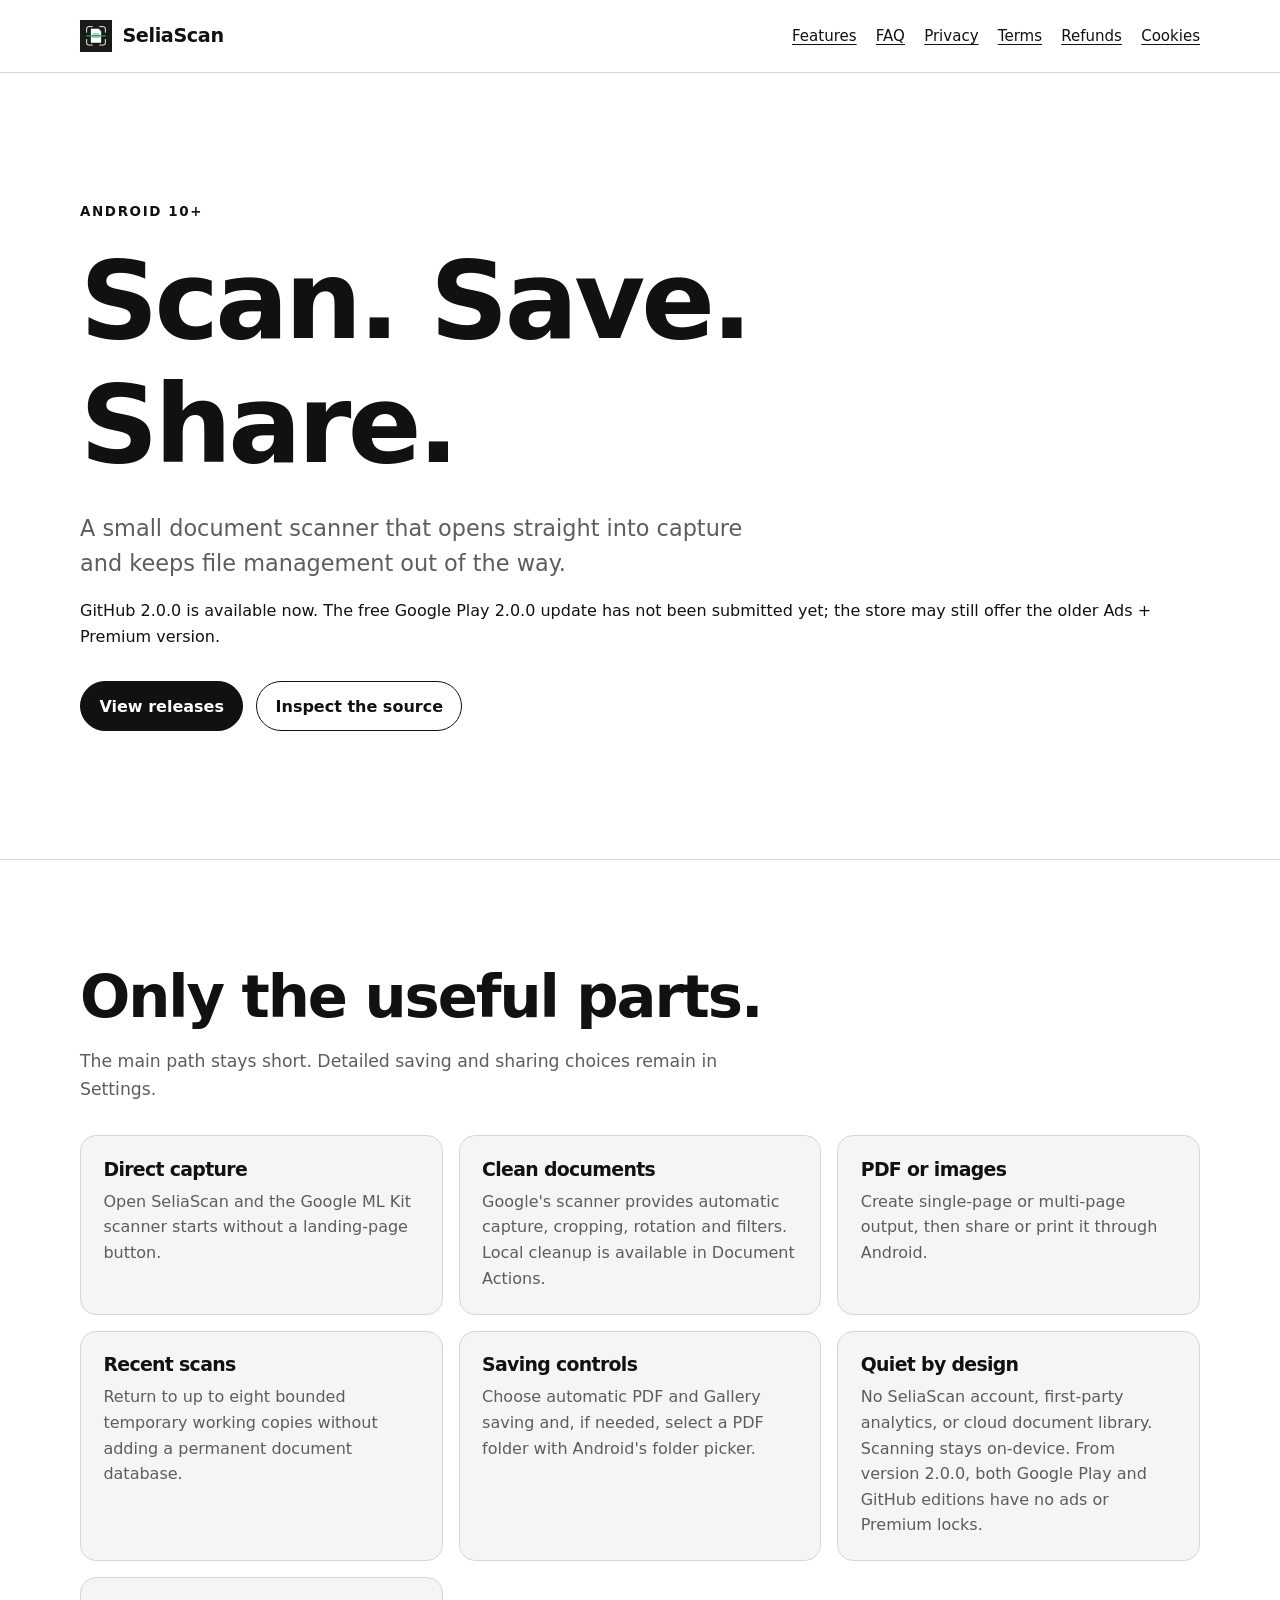
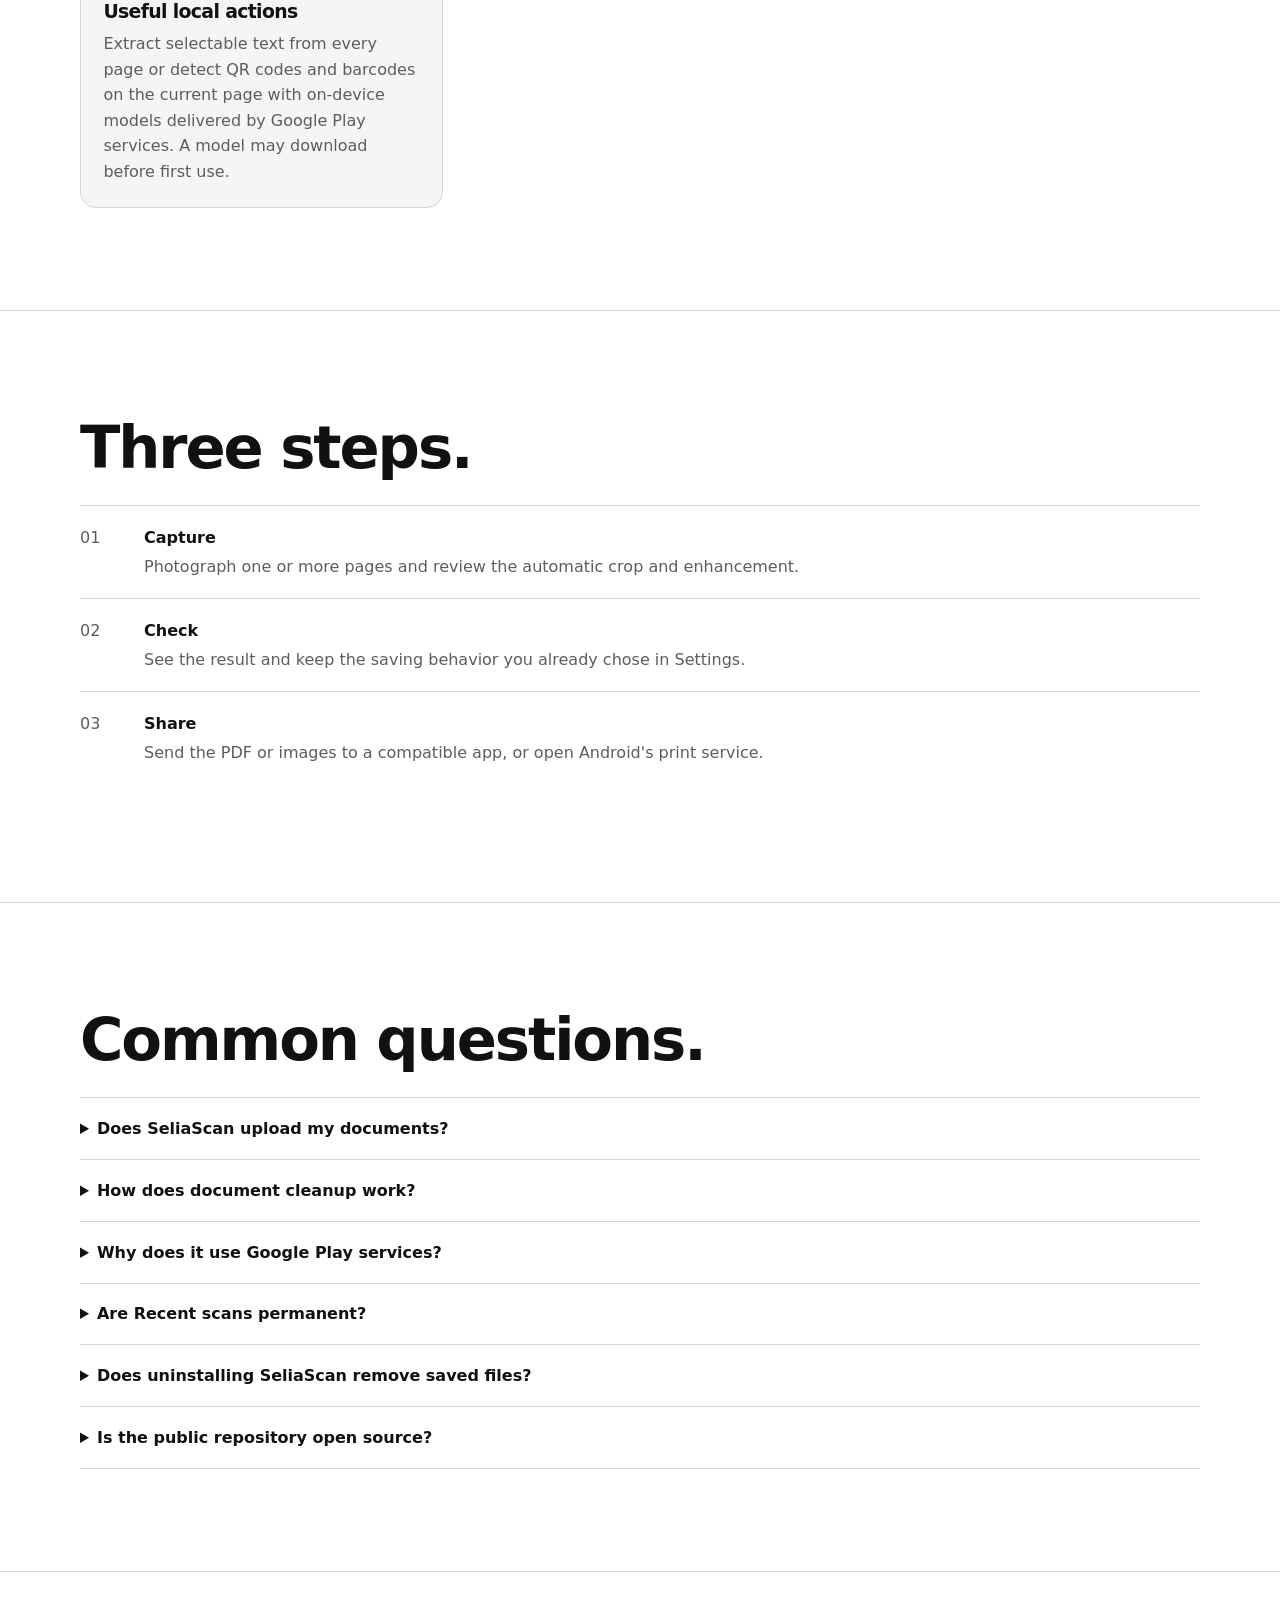
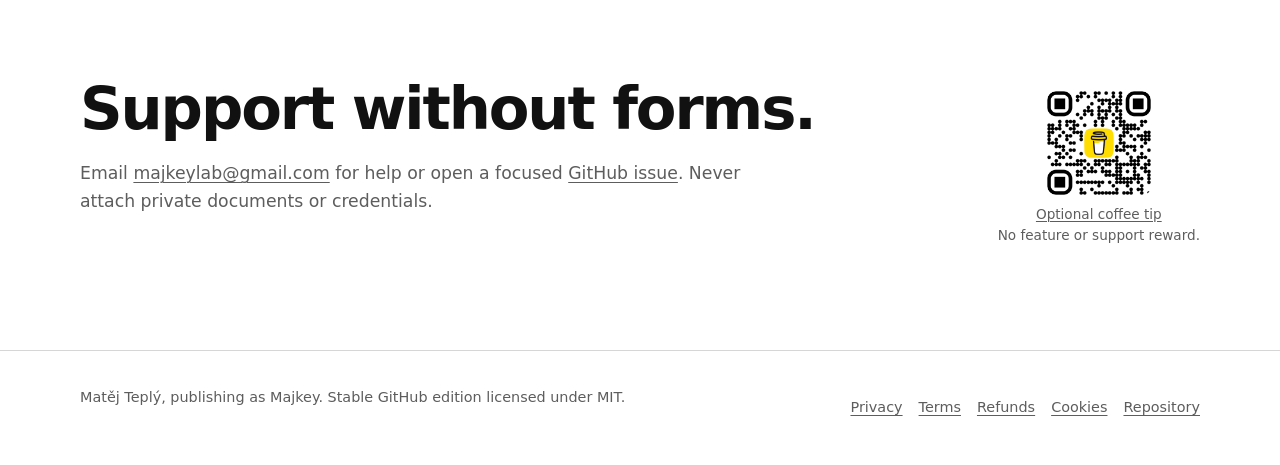
==== commit 1b85d92c: "docs: correct free release download and submission guide" ====
--- a/docs/index.html
+++ b/docs/index.html
@@ -30,6 +30,7 @@
         <p class="eyebrow">Android 10+</p>
         <h1>Scan. Save. Share.</h1>
         <p class="hero-copy">A small document scanner that opens straight into capture and keeps file management out of the way.</p>
+        <p>GitHub 2.0.0 is available now. The free Google Play 2.0.0 update has not been submitted yet; the store may still offer the older Ads + Premium version.</p>
         <div class="actions">
           <a class="button" href="https://github.com/Majkey25/ScanIt/releases">View releases</a>
           <a class="button secondary" href="https://github.com/Majkey25/ScanIt">Inspect the source</a>
@@ -116,7 +117,7 @@
         </details>
         <details>
           <summary>Is the public repository open source?</summary>
-          <p>Yes. The current source and GitHub release are licensed under the MIT License. Version 2.0.0 has all tools unlocked on Google Play too. Only the GitHub edition includes optional Coffee support.</p>
+          <p>Yes. The current source and GitHub release are licensed under the MIT License. The prepared Google Play 2.0.0 build also unlocks all tools, but has not been submitted yet. Only the GitHub edition includes optional Coffee support.</p>
         </details>
       </div>
     </section>
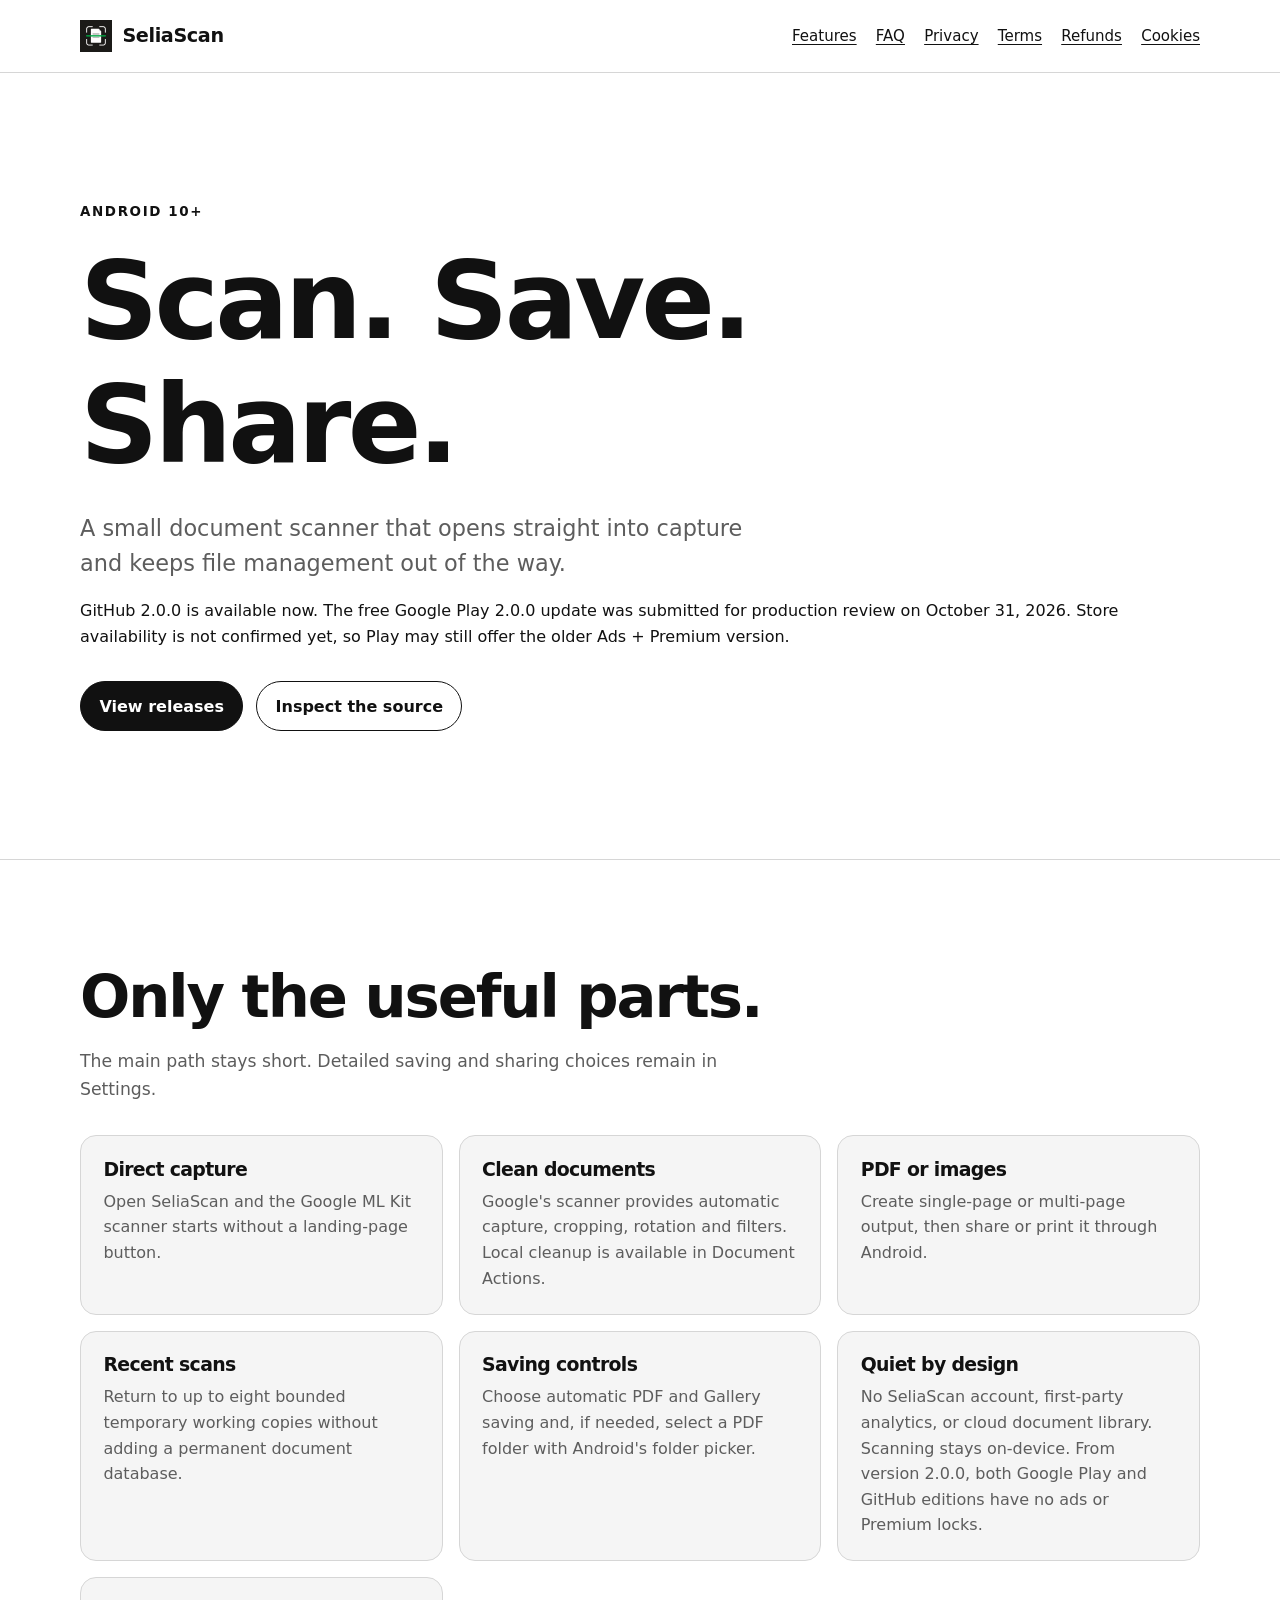
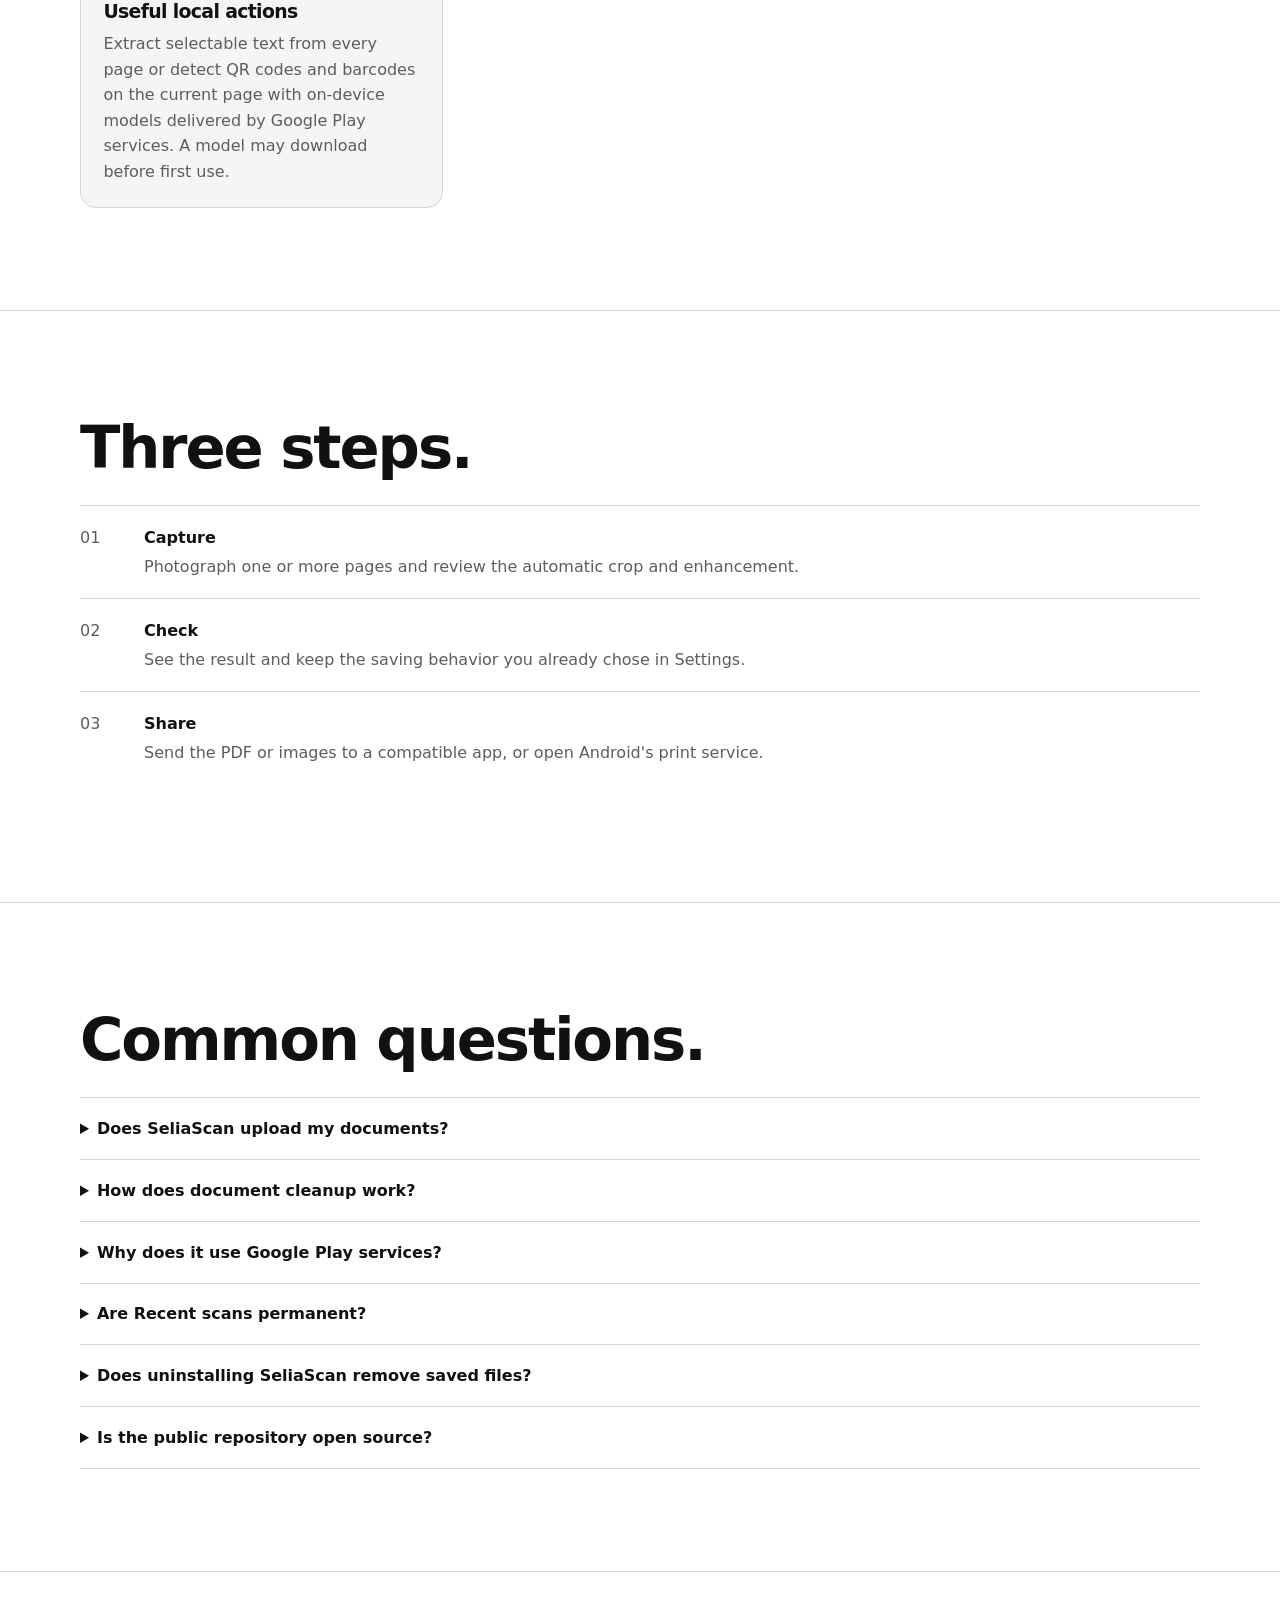
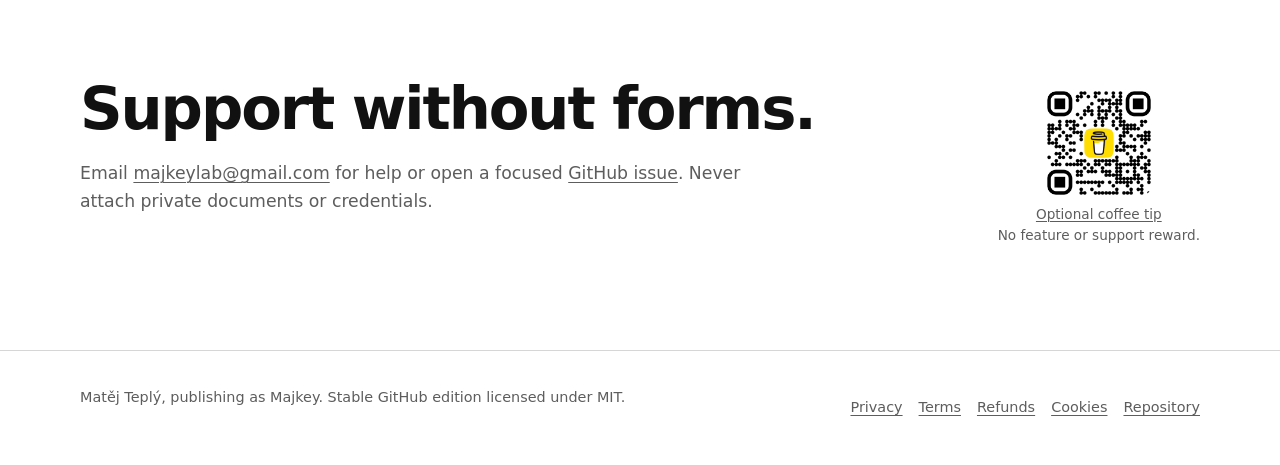
==== commit 09f344fd: "docs: record Play 2.0.0 production submission" ====
--- a/docs/index.html
+++ b/docs/index.html
@@ -30,7 +30,7 @@
         <p class="eyebrow">Android 10+</p>
         <h1>Scan. Save. Share.</h1>
         <p class="hero-copy">A small document scanner that opens straight into capture and keeps file management out of the way.</p>
-        <p>GitHub 2.0.0 is available now. The free Google Play 2.0.0 update has not been submitted yet; the store may still offer the older Ads + Premium version.</p>
+        <p>GitHub 2.0.0 is available now. The free Google Play 2.0.0 update was submitted for production review on October 31, 2026. Store availability is not confirmed yet, so Play may still offer the older Ads + Premium version.</p>
         <div class="actions">
           <a class="button" href="https://github.com/Majkey25/ScanIt/releases">View releases</a>
           <a class="button secondary" href="https://github.com/Majkey25/ScanIt">Inspect the source</a>
@@ -117,7 +117,7 @@
         </details>
         <details>
           <summary>Is the public repository open source?</summary>
-          <p>Yes. The current source and GitHub release are licensed under the MIT License. The prepared Google Play 2.0.0 build also unlocks all tools, but has not been submitted yet. Only the GitHub edition includes optional Coffee support.</p>
+          <p>Yes. The current source and GitHub release are licensed under the MIT License. The Google Play 2.0.0 build also unlocks all tools and is awaiting production review. Only the GitHub edition includes optional Coffee support.</p>
         </details>
       </div>
     </section>
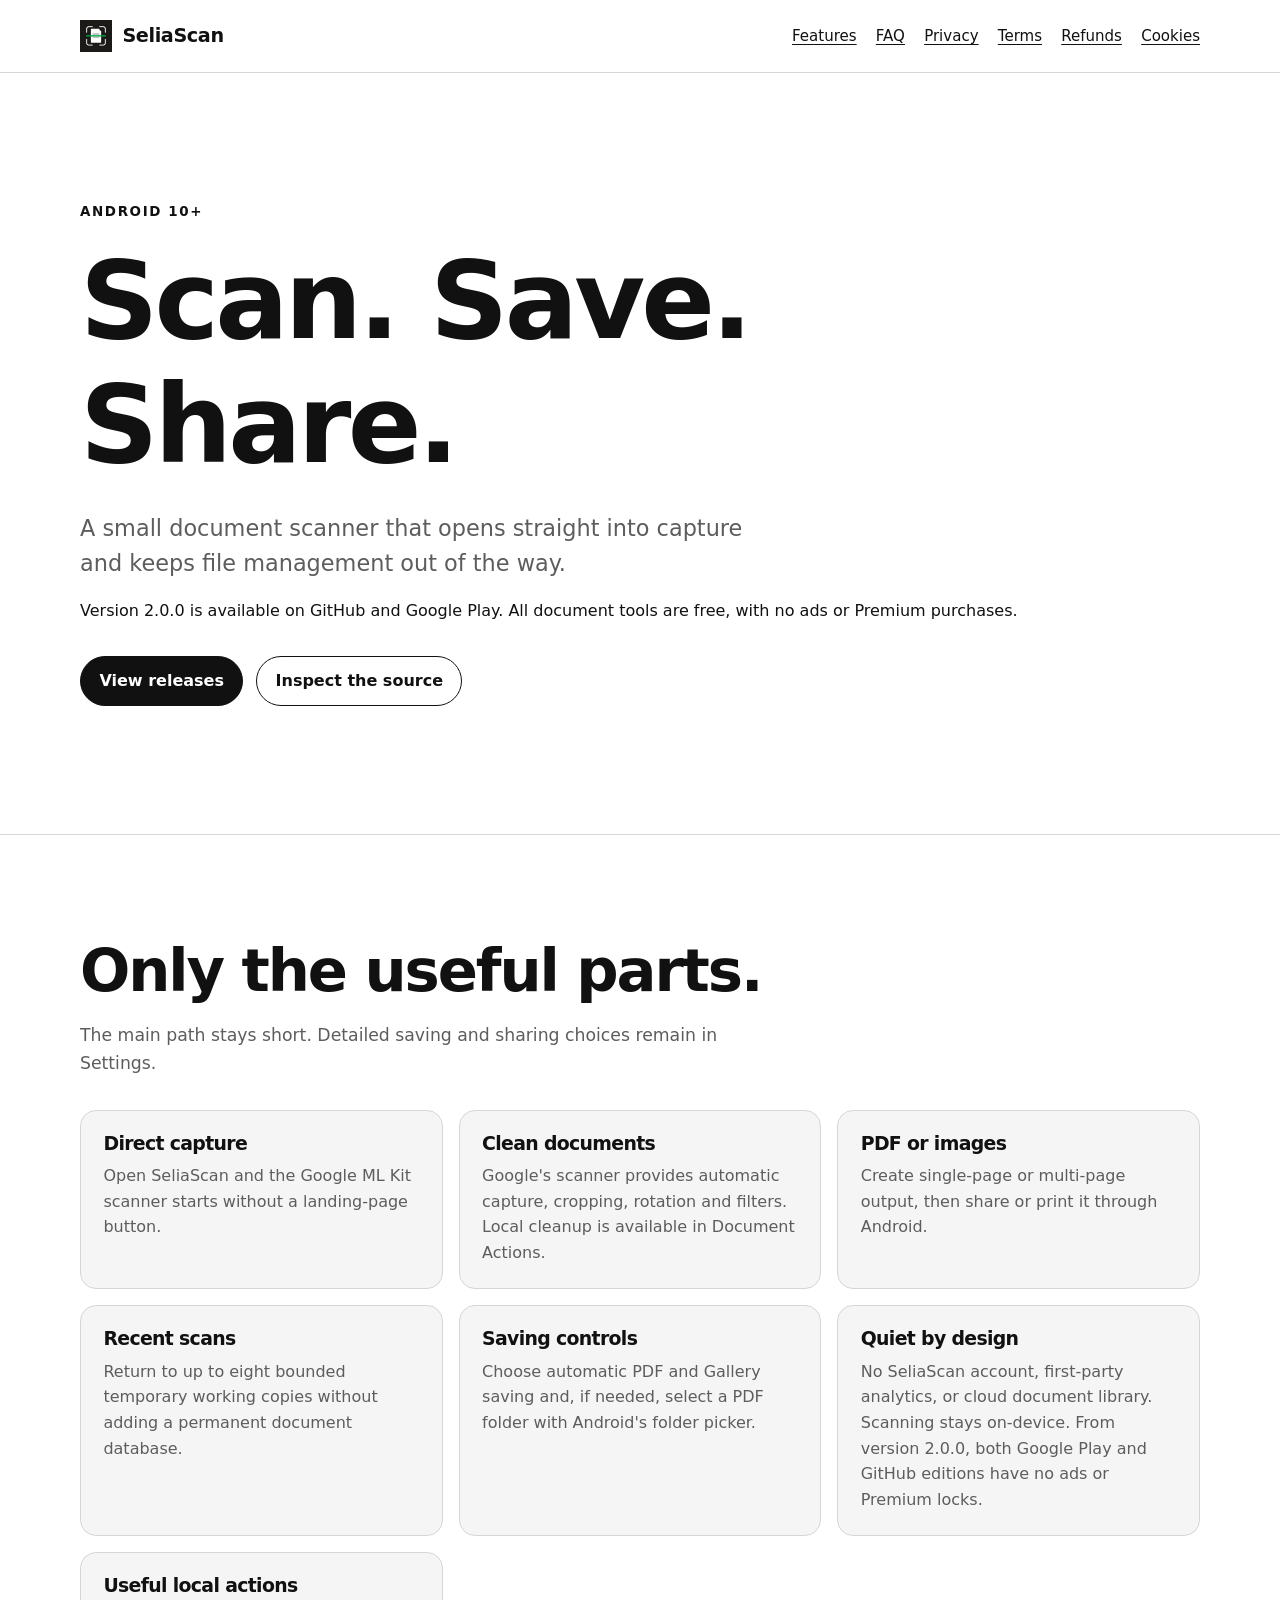
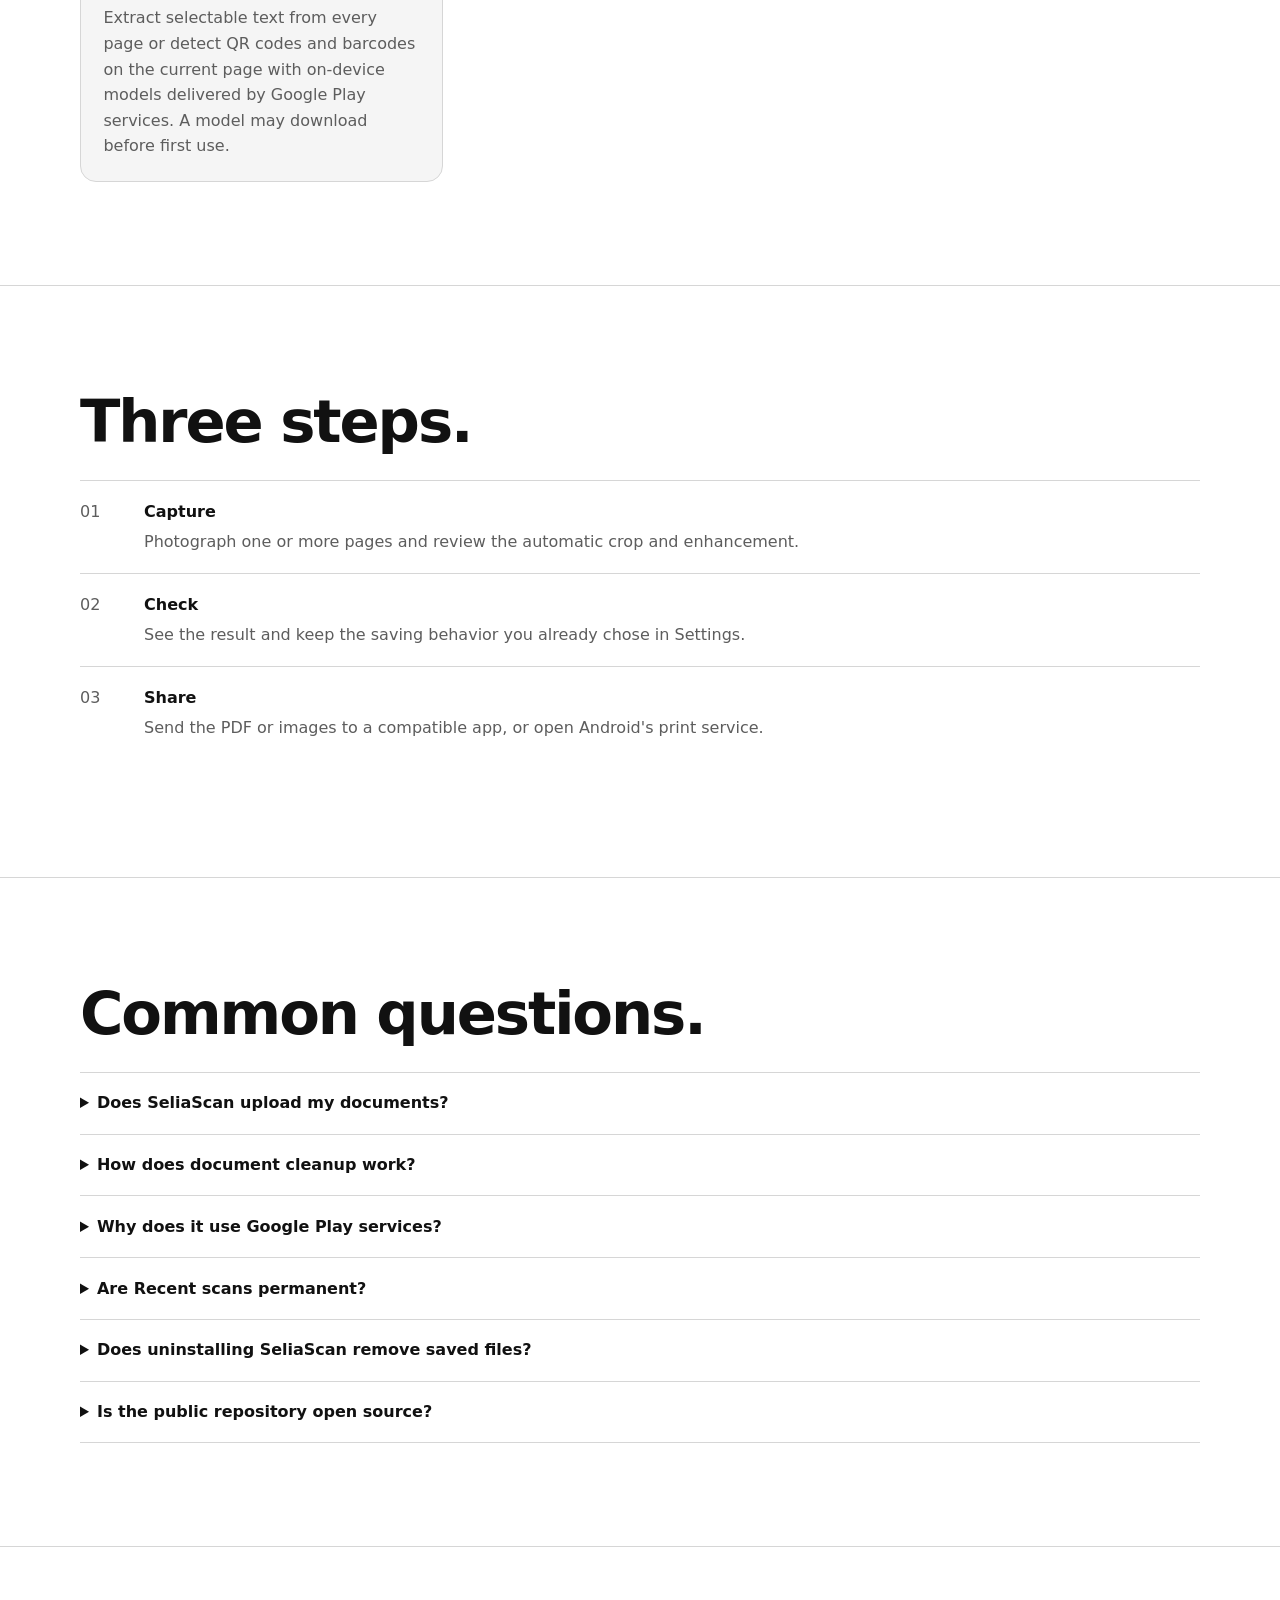
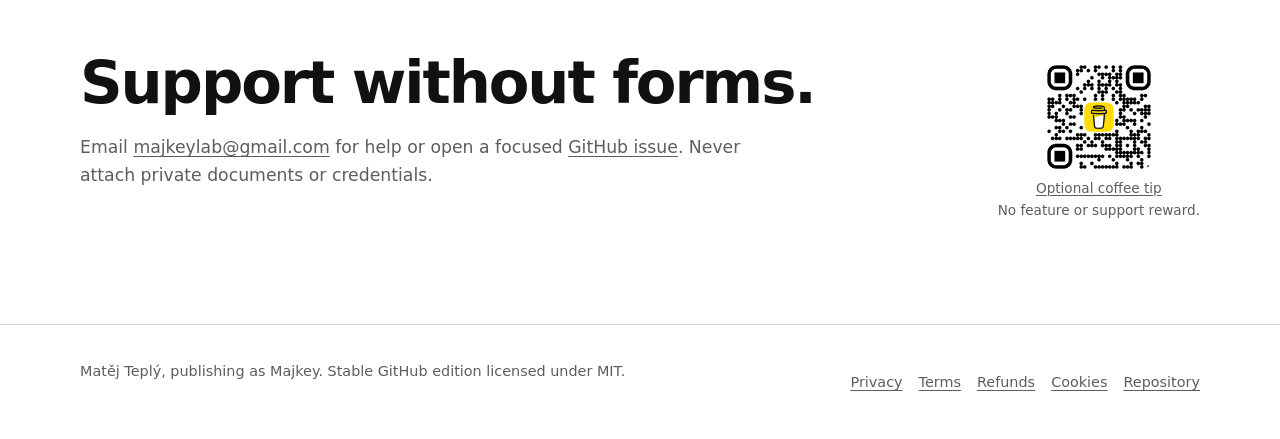
==== commit 56bfe1e8: "docs: confirm free Play release availability" ====
--- a/docs/index.html
+++ b/docs/index.html
@@ -30,7 +30,7 @@
         <p class="eyebrow">Android 10+</p>
         <h1>Scan. Save. Share.</h1>
         <p class="hero-copy">A small document scanner that opens straight into capture and keeps file management out of the way.</p>
-        <p>GitHub 2.0.0 is available now. The free Google Play 2.0.0 update was submitted for production review on October 31, 2026. Store availability is not confirmed yet, so Play may still offer the older Ads + Premium version.</p>
+        <p>Version 2.0.0 is available on GitHub and Google Play. All document tools are free, with no ads or Premium purchases.</p>
         <div class="actions">
           <a class="button" href="https://github.com/Majkey25/ScanIt/releases">View releases</a>
           <a class="button secondary" href="https://github.com/Majkey25/ScanIt">Inspect the source</a>
@@ -117,7 +117,7 @@
         </details>
         <details>
           <summary>Is the public repository open source?</summary>
-          <p>Yes. The current source and GitHub release are licensed under the MIT License. The Google Play 2.0.0 build also unlocks all tools and is awaiting production review. Only the GitHub edition includes optional Coffee support.</p>
+          <p>Yes. The current source and GitHub release are licensed under the MIT License. Google Play 2.0.0 also unlocks all tools without ads or Premium. Only the GitHub edition includes optional Coffee support.</p>
         </details>
       </div>
     </section>
